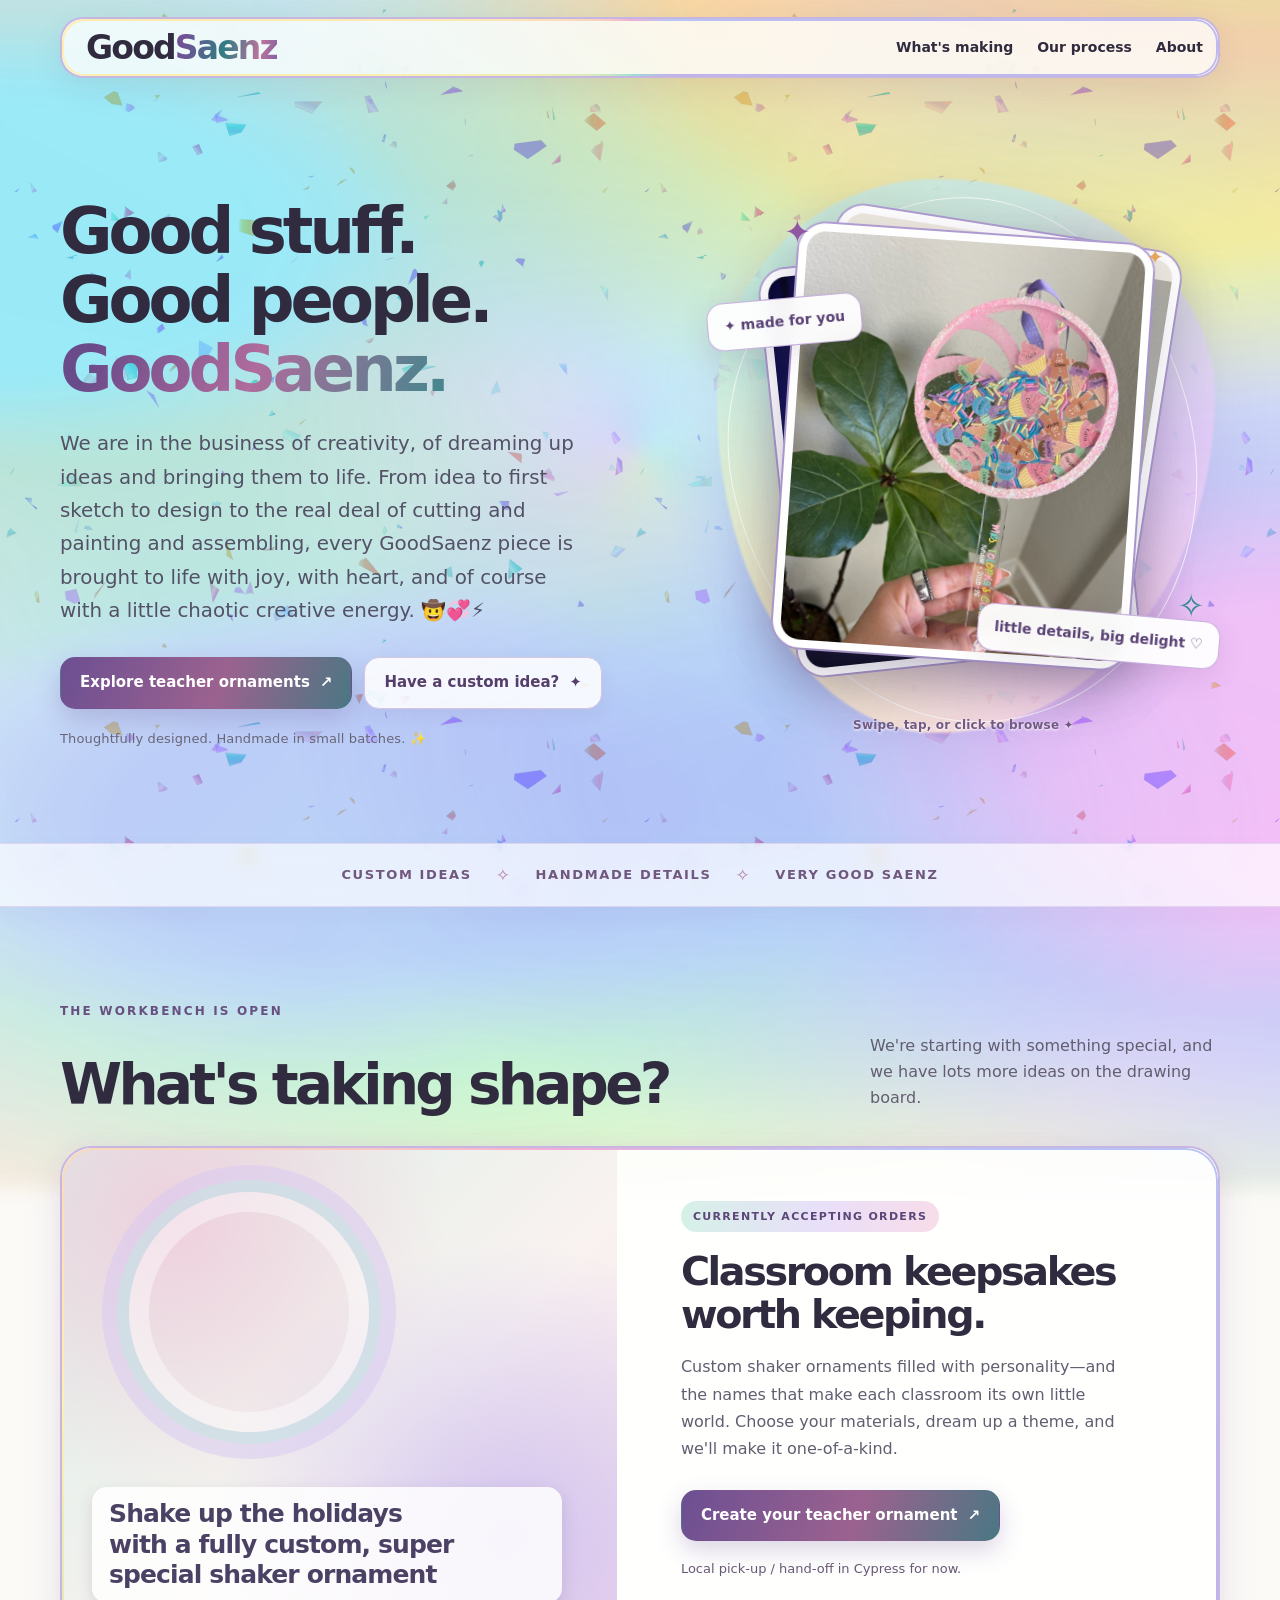
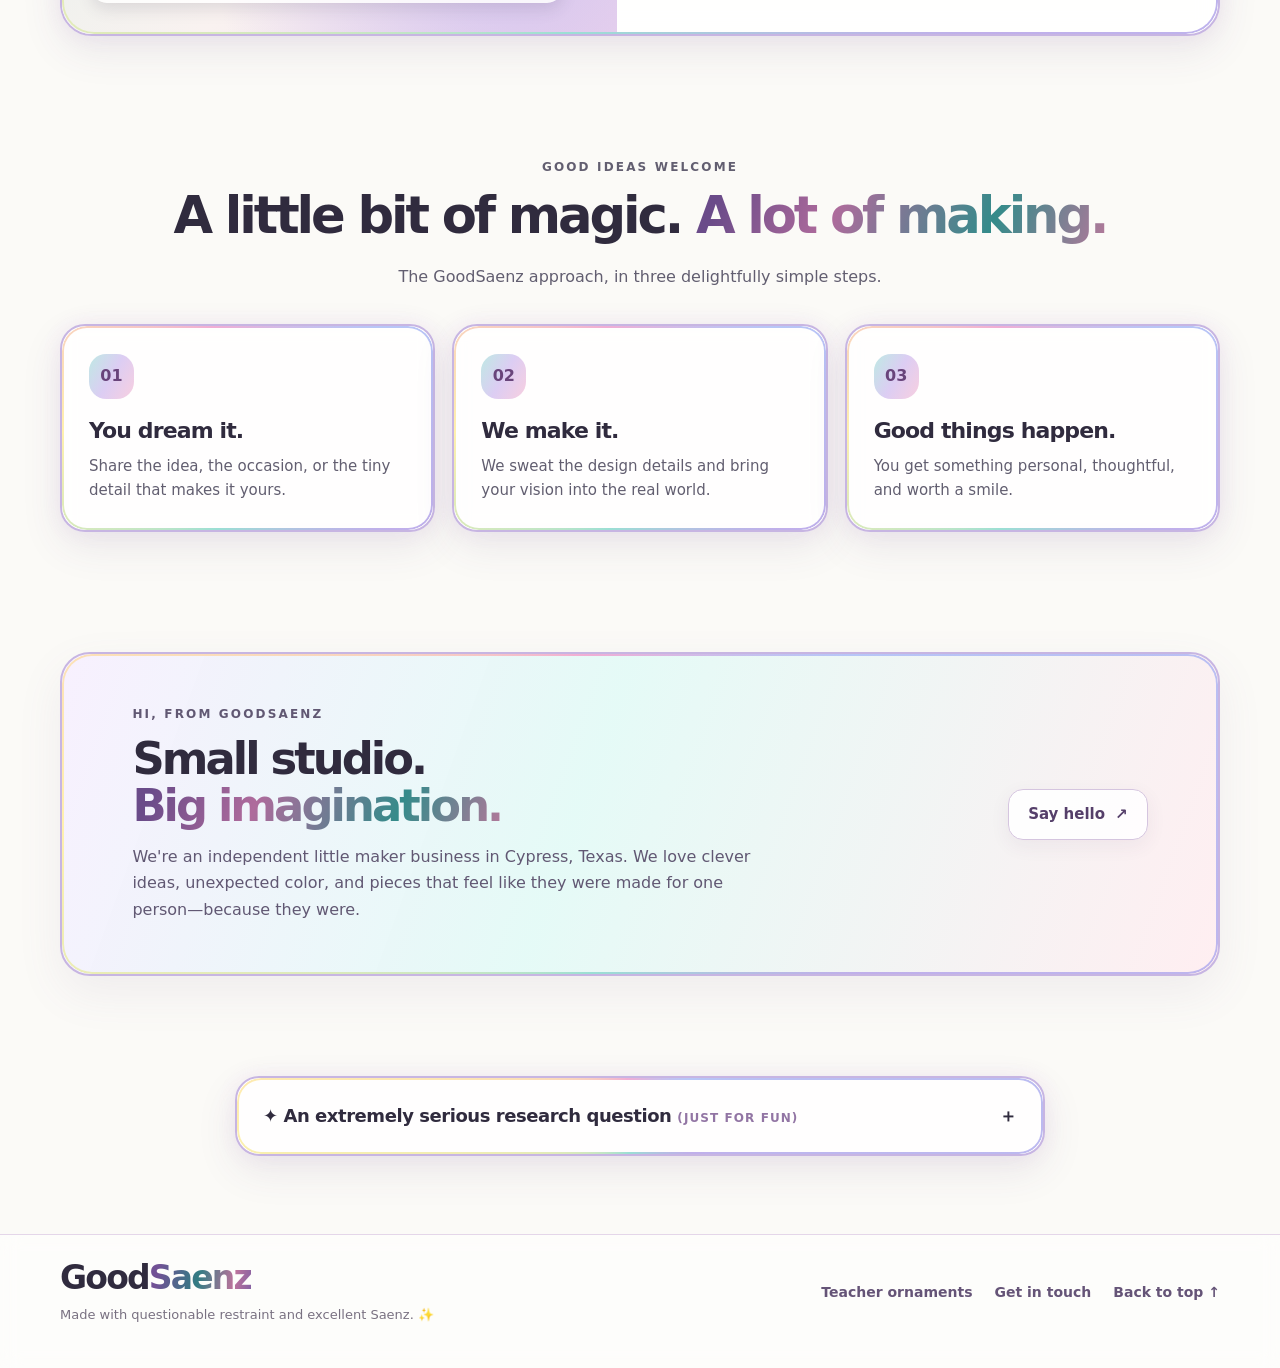
==== index.html @ b3507f3a "Add files via upload" ====
<!doctype html>
<html lang="en">
<head>
<meta charset="utf-8">
<meta name="viewport" content="width=device-width,initial-scale=1">
<meta name="theme-color" content="#fbfaf7">
<meta name="description" content="GoodSaenz is a small creative maker studio in Cypress, Texas, crafting custom pieces and thoughtful keepsakes. Browse our teacher ornament collection or get in touch with an idea.">
<title>GoodSaenz | Good stuff. Good people. GoodSaenz.</title>
<style>
:root{--ink:#302b3e;--muted:#625e70;--purple:#6f4e91;--pink:#c65f9b;--teal:#2f8b8a;--line:rgba(128,108,159,.24);--white:rgba(255,255,255,.82);--s1x:12%;--s1y:24%;--s2x:50%;--s2y:16%;--s3x:86%;--s3y:30%;--swirl-angle:18deg}
*,*::before,*::after{box-sizing:border-box}
html{scroll-behavior:smooth}
body{margin:0;color:var(--ink);font:16px/1.55 ui-rounded,"SF Pro Rounded","Avenir Next",system-ui,sans-serif;background:#fbfaf7;overflow-x:hidden}
button,input{font:inherit}
a{color:inherit;text-underline-offset:4px}
a:focus-visible,button:focus-visible,summary:focus-visible{outline:3px solid #7953b4;outline-offset:4px}
.opal-field{position:fixed;inset:0;z-index:0;pointer-events:none;background-color:#fbfaf7;background-image:url('[data-uri]');background-size:630px 630px;background-repeat:repeat}
.opal-sheen{position:fixed;inset:-10%;z-index:0;pointer-events:none;opacity:.76;filter:saturate(1.24);background:radial-gradient(ellipse 38% 42% at var(--s1x) var(--s1y),rgba(77,220,219,.40),transparent 86%),radial-gradient(ellipse 39% 43% at var(--s2x) var(--s2y),rgba(224,104,205,.31),transparent 82%),radial-gradient(ellipse 38% 40% at var(--s3x) var(--s3y),rgba(255,223,110,.38),transparent 86%),linear-gradient(var(--swirl-angle),rgba(255,255,255,0) 20%,rgba(255,255,255,.36) 49%,rgba(255,255,255,0) 75%);mix-blend-mode:screen;transform:translateZ(0)}
.site{position:relative;z-index:1}
.wrap{width:min(1160px,calc(100% - 50px));margin-inline:auto}
.header{padding:17px 0 12px}
.header-inner{display:flex;justify-content:space-between;gap:18px;align-items:center;padding:12px 15px 12px 24px;border-radius:23px;background:rgba(255,255,255,.77);border:1px solid rgba(255,255,255,.94);box-shadow:0 10px 32px rgba(60,48,79,.08);backdrop-filter:blur(16px);-webkit-backdrop-filter:blur(16px)}
.brand{text-decoration:none;letter-spacing:-.055em;font-size:clamp(26px,3vw,33px);line-height:1;font-weight:800;white-space:nowrap}
.brand span{background:linear-gradient(100deg,#715195 10%,#327c83 48%,#bc739c 82%,#8260a3);color:transparent;background-clip:text;-webkit-background-clip:text}
.nav{display:flex;align-items:center;gap:24px}
.nav a{text-decoration:none;font-size:14px;font-weight:750;white-space:nowrap;transition:color .2s}
.nav a:hover{color:var(--purple)}
.nav .nav-cta{padding:11px 16px;border-radius:14px;background:#f1eaf8;border:1px solid #d8c5e7;color:#503865}
.hero{display:grid;grid-template-columns:1fr .88fr;gap:64px;align-items:center;padding-top:85px;padding-bottom:94px;min-height:640px}
.eyebrow{display:inline-flex;align-items:center;gap:9px;color:#5f4778;font-size:12px;letter-spacing:.18em;font-weight:850;text-transform:uppercase}
.eyebrow .star{font-size:20px;color:#b65c96;line-height:1}
.hero h1{font-size:clamp(57px,6.3vw,94px);line-height:1.025;letter-spacing:-.078em;margin:22px 0 24px;font-weight:850;max-width:680px}
.iris-text{background:linear-gradient(110deg,#6a4b89 6%,#af6b9c 34%,#348b8a 72%,#b4789a);color:transparent;background-clip:text;-webkit-background-clip:text}
.hero p{font-size:clamp(17px,1.55vw,20px);line-height:1.68;color:#535166;max-width:520px;margin:0 0 30px}
.actions{display:flex;gap:12px;flex-wrap:wrap}
.btn{appearance:none;display:inline-flex;align-items:center;justify-content:center;gap:10px;min-height:50px;padding:13px 19px;border-radius:15px;font-weight:780;text-decoration:none;font-size:15px;border:1px solid transparent;transition:transform .2s,box-shadow .2s}
.btn:hover{transform:translateY(-2px)}
.btn-primary{color:white;background:linear-gradient(112deg,#6c4f92,#9b628f 55%,#4a7783);box-shadow:0 10px 25px rgba(103,78,140,.23)}
.btn-secondary{background:rgba(255,255,255,.86);border-color:#d5c5df;color:#553f6a;box-shadow:0 6px 19px rgba(78,62,99,.07)}
.tiny-note{font-size:13px;color:#696578;margin-top:20px;letter-spacing:.01em}
.hero-art{position:relative;min-height:495px;display:grid;place-items:center}
.hero-art::before{content:"";position:absolute;inset:0 1% 2% 2%;border-radius:44% 56% 56% 44% / 40% 39% 61% 60%;background:conic-gradient(from 13deg,#c1e4f0bf,#e8c8f6b8,#ffdce9c4,#fff0bbdd,#bfece0c4,#c1e4f0bf);filter:blur(1px);box-shadow:0 16px 60px #8265b325}
.hero-art::after{content:"";position:absolute;inset:20px 25px;border:1.5px solid rgba(255,255,255,.75);border-radius:54% 46% 50% 50% / 46% 51% 49% 54%;transform:rotate(-12deg)}
.hero-art .spark{position:absolute;font-size:32px;z-index:4;color:#9257a2;text-shadow:0 3px 16px #fff9}
.spark.a{top:5%;left:15%}.spark.b{right:3%;bottom:20%;color:#328a8f}.spark.c{right:11%;top:11%;font-size:20px;color:#e5a65b}
.photo-card{position:relative;z-index:3;width:min(78%,355px);height:430px;background:linear-gradient(145deg,#fff,#fff5fa);border:8px solid rgba(255,255,255,.91);border-radius:27px;transform:rotate(4deg);box-shadow:0 19px 58px #54486d44,0 0 0 2px #b5a2d8;overflow:hidden}
.photo-card img{width:100%;height:100%;object-fit:cover;object-position:50% 37%;display:block}
.hero-label{position:absolute;z-index:5;background:rgba(255,255,255,.94);border:1px solid rgba(195,167,220,.9);box-shadow:0 8px 30px #4935591f;backdrop-filter:blur(11px);padding:12px 16px;border-radius:16px;font-size:14px;font-weight:800;color:#5a4275;transform:rotate(-5deg)}
.hero-label.top{left:0;top:21%}.hero-label.bottom{right:0;bottom:10%;transform:rotate(5deg)}
.studio-strip{padding:18px 20px;display:flex;gap:24px;align-items:center;justify-content:center;flex-wrap:wrap;background:rgba(255,255,255,.68);border-block:1px solid rgba(216,199,231,.66);box-shadow:0 8px 25px rgba(69,56,90,.035);backdrop-filter:blur(8px);font-size:13px;font-weight:850;letter-spacing:.125em;text-transform:uppercase;color:#70577e}
.studio-strip i{font-style:normal;font-size:17px;color:#b97faa}
.section{padding-top:95px;padding-bottom:30px}
.section-kicker{font-size:12px;letter-spacing:.18em;text-transform:uppercase;font-weight:850;color:#665080;margin:0 0 12px}
.section-head{display:flex;justify-content:space-between;align-items:end;gap:30px;margin-bottom:30px}
.section h2{font-size:clamp(35px,4.4vw,60px);letter-spacing:-.065em;line-height:1.09;margin:0;font-weight:850}
.section-head p{max-width:350px;color:var(--muted);line-height:1.65;margin:0 0 4px}
.feature{display:grid;grid-template-columns:.96fr 1.04fr;min-height:390px;overflow:hidden;border-radius:32px;border:1.5px solid #d5bee5;background:rgba(255,255,255,.89);box-shadow:0 18px 54px rgba(80,60,104,.13);backdrop-filter:blur(11px)}
.feature-visual{position:relative;overflow:hidden;min-height:360px;background:radial-gradient(circle at 20% 15%,#f5bfd7a6,transparent 45%),radial-gradient(circle at 80% 80%,#c0b3efac,transparent 50%),linear-gradient(135deg,#daefe7,#f9f2f0 60%,#f5dbec)}
/* Removed decorative rotated white box outline from feature panel (v9). */
.feature-visual .ring{position:absolute;border-radius:50%;border:20px solid rgba(255,255,255,.39);width:240px;height:240px;left:12%;top:9%;box-shadow:0 0 0 12px #c3e9e085,0 0 0 27px #d7c9f381;transform:rotate(-18deg)}
.feature-visual .feature-stamp{position:absolute;left:30px;bottom:31px;color:#4b4164;font-weight:820;letter-spacing:-.04em;font-size:26px;background:#ffffffd9;padding:12px 17px;border-radius:15px;box-shadow:0 6px 16px #453f5825}
.feature-content{padding:53px clamp(26px,5vw,67px);display:flex;flex-direction:column;justify-content:center;align-items:flex-start}
.chip{display:inline-flex;padding:7px 12px;background:linear-gradient(100deg,#d5f1e7,#e9dff9 55%,#f8dce9);border-radius:99px;font-size:11px;font-weight:850;text-transform:uppercase;letter-spacing:.12em;color:#5c4678}
.feature-content h3{font-size:clamp(32px,3.1vw,48px);line-height:1.09;letter-spacing:-.06em;margin:18px 0 17px}
.feature-content p{color:var(--muted);font-size:16px;max-width:445px;line-height:1.7;margin:0 0 28px}
.feature-content .subtle{font-size:13px;color:#685873;margin-top:17px;margin-bottom:0}
.way{padding:92px 0 30px}
.way-head{text-align:center;margin-bottom:34px}
.way-head h2{font-size:clamp(34px,4vw,52px);letter-spacing:-.06em;margin:0 0 10px}
.way-head p{color:var(--muted);margin:0}
.steps{display:grid;grid-template-columns:repeat(3,minmax(0,1fr));gap:17px}
.step{min-width:0;border:1px solid rgba(212,190,228,.84);background:rgba(255,255,255,.83);border-radius:25px;padding:28px 27px;box-shadow:0 10px 30px rgba(77,59,94,.065);backdrop-filter:blur(8px)}
.step .number{display:grid;place-items:center;width:45px;height:45px;border-radius:17px;background:linear-gradient(120deg,#bfe9e4,#dccdf3,#f8cfe0);color:#69447b;font-weight:900;margin-bottom:19px}
.step h3{font-size:22px;letter-spacing:-.04em;line-height:1.18;margin:0 0 10px}
.step p{font-size:15px;color:var(--muted);line-height:1.6;margin:0}
.about{margin:90px auto 0;padding:51px clamp(28px,5.5vw,75px);border:1px solid #d6bde7;border-radius:30px;background:linear-gradient(110deg,rgba(247,239,254,.92),rgba(227,250,246,.93) 45%,rgba(255,237,240,.93));display:flex;justify-content:space-between;gap:28px;align-items:center;box-shadow:0 17px 46px #755b8d16}
.about h2{font-size:clamp(34px,3.5vw,49px);letter-spacing:-.065em;line-height:1.06;margin:10px 0 14px}
.about p{color:#615873;max-width:620px;line-height:1.65;margin:0}
.about .btn{flex-shrink:0}
.sidequest{padding:100px 0 78px}
.sidequest-inner{max-width:810px;margin:auto;border:1px solid #d8cae3;border-radius:24px;background:rgba(255,255,255,.82);padding:24px 26px;box-shadow:0 12px 31px rgba(78,64,93,.07)}
.sidequest details{margin:0}
.sidequest summary{cursor:pointer;font-weight:850;font-size:18px;letter-spacing:-.025em;list-style:none;display:flex;justify-content:space-between;gap:14px;align-items:center}
.sidequest summary::-webkit-details-marker{display:none}
.sidequest summary .small{font-size:12px;font-weight:800;color:#9275a4;text-transform:uppercase;letter-spacing:.09em}
.sidequest .poll-content{padding-top:18px}
.sidequest .poll-lede{color:var(--muted);margin:0 0 18px}
.poll-options{display:grid;grid-template-columns:1fr 1fr;gap:9px}
.poll-option{border-radius:14px;border:1px solid #ded2e9;background:#fff9;padding:13px 16px;text-align:left;font-weight:750;color:#453a57;cursor:pointer;transition:.15s}
.poll-option:hover{background:#f6edf9;transform:translateY(-1px)}
.poll-result{margin-top:16px;padding:17px 18px;border-radius:14px;background:#f8f1fa;border:1px solid #e7d6e9}
.poll-result[hidden]{display:none}
.poll-result p{font-weight:800;color:#634878;margin:0 0 10px}
.poll-result .poll-row{margin-top:10px}
.poll-result .poll-label{display:flex;justify-content:space-between;gap:12px;font-size:13px;font-weight:750}
.poll-result .track{height:7px;border-radius:9px;background:#e8def0;margin-top:5px;overflow:hidden}
.poll-result .fill{height:100%;background:linear-gradient(90deg,#67c8bf,#9a73ba,#f1a2bd)}
.poll-footnote{color:#8a798d;font-size:12px;margin:12px 0 0}
footer{padding:26px 0 43px;border-top:1px solid #e4d6e9;background:#fff8;backdrop-filter:blur(10px)}
.footer-inner{display:flex;justify-content:space-between;align-items:center;gap:22px;flex-wrap:wrap}
.footer-inner .footer-tag{color:#797181;font-size:13px;margin:8px 0 0}
.footer-links{display:flex;gap:22px;flex-wrap:wrap;font-size:14px;font-weight:750}
.footer-links a{text-decoration:none;color:#655477}
.footer-links a:hover{text-decoration:underline}
@media(max-width:980px){.hero{gap:35px;min-height:auto;padding:65px 0 80px}.hero-art{min-height:390px}.photo-card{height:330px}.hero-label.top{left:-10px}.hero-label.bottom{right:0}.feature-visual{min-height:340px}.feature-content{padding:35px}}
@media(max-width:720px){.wrap{width:min(100% - 30px,520px)}.header{padding:12px 0}.header-inner{padding:12px 12px 12px 17px;border-radius:19px}.brand{font-size:27px}.nav{gap:0}.nav a:not(.nav-cta){display:none}.nav .nav-cta{font-size:12px;padding:9px 11px}.hero{grid-template-columns:1fr;gap:21px;padding:47px 0 55px}.hero h1{font-size:clamp(54px,12.5vw,74px);margin:17px 0 18px}.hero p{font-size:17px;margin-bottom:25px}.hero-art{min-height:370px;max-width:430px;width:100%;margin:15px auto 0}.photo-card{height:320px;width:65%;max-width:270px}.hero-label{font-size:12px}.hero-label.top{left:2%;top:15%}.hero-label.bottom{right:0;bottom:6%}.studio-strip{font-size:11px;gap:10px;padding:14px 8px;letter-spacing:.06em}.studio-strip i{font-size:13px}.section{padding-top:65px}.section-head{display:block}.section-head p{margin-top:13px}.feature{grid-template-columns:1fr}.feature-visual{min-height:235px}.feature-visual .ring{top:-50px}.feature-content{padding:32px 24px 37px}.feature-content h3{font-size:37px}.way{padding-top:73px}.steps{grid-template-columns:1fr;gap:12px}.step{display:grid;grid-template-columns:47px 1fr;gap:0 17px;padding:22px}.step .number{grid-row:1/3;margin:0}.step h3{font-size:20px}.step p{font-size:14px}.about{margin-top:73px;padding:34px 25px;flex-direction:column;align-items:flex-start}.sidequest{padding:70px 0 55px}.poll-options{grid-template-columns:1fr}.poll-option{font-size:14px}.sidequest-inner{padding:22px 18px}.footer-inner{align-items:flex-start;flex-direction:column}.opal-field{background-size:500px 500px}}
@media(max-width:360px){.hero h1{font-size:48px}.btn{width:100%}.hero-label{font-size:11px;padding:9px 11px}.studio-strip{gap:5px}}
@media(prefers-reduced-motion:reduce){html{scroll-behavior:auto}.btn,.poll-option{transition:none}.btn:hover,.poll-option:hover{transform:none}.opal-sheen{opacity:.45}}

/* V3: Good stuff. Good people. GoodSaenz. — deliberately stacked brand headline */
.hero h1.hero-tagline{font-size:clamp(43px,5vw,78px);line-height:1.075;letter-spacing:-.062em;max-width:none}
.hero-tagline .hero-line{display:block;white-space:nowrap}
@media(max-width:980px){.hero h1.hero-tagline{font-size:clamp(40px,5.2vw,67px)}}
@media(max-width:720px){.hero h1.hero-tagline{font-size:clamp(37px,10.5vw,60px);line-height:1.08}}
@media(max-width:360px){.hero h1.hero-tagline{font-size:clamp(31px,10.3vw,39px)}}

/* V4: keep the longer featured-ornament headline contained on mobile and desktop. */
.feature-visual .feature-stamp{
  left:clamp(14px,3vw,30px);
  right:clamp(14px,3vw,30px);
  bottom:clamp(15px,2.5vw,31px);
  width:auto;
  max-width:470px;
  font-size:clamp(18px,2.2vw,25px);
  line-height:1.22;
  letter-spacing:-.035em;
  text-wrap:balance;
}
@media(max-width:720px){
  .feature-visual .feature-stamp{font-size:clamp(17px,4.5vw,21px);padding:13px 15px;}
}

/* v5 | Match the ornament-form's saturated opal light and multicolor card edging.
   Its original irregular shard SVG is already identical to the ornament page. */
:root{--opal-angle:125deg;--s4x:72%;--s4y:74%;--s5x:30%;--s5y:78%;--swirl-x:50%;--swirl-y:50%}
.opal-sheen{
  inset:-32%;
  opacity:.78;
  background:
    radial-gradient(ellipse 54% 38% at var(--s1x,14%) var(--s1y,24%),
      rgba(26,224,211,.38) 0 18%, rgba(66,210,133,.28) 30%, transparent 58%),
    radial-gradient(ellipse 48% 34% at var(--s2x,48%) var(--s2y,18%),
      rgba(194,235,59,.25) 0 15%, rgba(255,220,54,.34) 31%, transparent 59%),
    radial-gradient(ellipse 55% 39% at var(--s3x,82%) var(--s3y,32%),
      rgba(255,151,65,.25) 0 15%, rgba(255,80,154,.34) 31%, transparent 60%),
    radial-gradient(ellipse 57% 40% at var(--s4x,72%) var(--s4y,74%),
      rgba(210,73,255,.35) 0 17%, rgba(116,83,255,.32) 33%, transparent 62%),
    radial-gradient(ellipse 52% 37% at var(--s5x,30%) var(--s5y,78%),
      rgba(57,137,255,.36) 0 17%, rgba(57,226,207,.24) 34%, transparent 61%),
    conic-gradient(from var(--swirl-angle,20deg) at var(--swirl-x,50%) var(--swirl-y,50%),
      rgba(51,232,213,.13),rgba(79,214,121,.16) 12%,rgba(229,236,68,.16) 24%,
      rgba(255,199,51,.17) 34%,rgba(255,91,151,.17) 48%,
      rgba(202,74,255,.18) 61%,rgba(100,83,255,.18) 74%,
      rgba(49,143,255,.17) 87%,rgba(51,232,213,.13));
  background-size:135% 135%,140% 140%,138% 138%,142% 142%,136% 136%,170% 170%;
  background-position:center;
  mix-blend-mode:multiply;
  filter:saturate(1.78) contrast(1.025) blur(10px);
  transform:translateZ(0);
}
/* The ornament form's translucent pearl modules have a 2px faceted opal edge. */
.header-inner,.feature,.step,.about,.sidequest-inner{
  position:relative;
  border:2px solid #c7b5e2;
  isolation:isolate;
}
@supports ((-webkit-mask-composite:xor) or (mask-composite:exclude)){
  .header-inner::after,.feature::after,.step::after,.about::after,.sidequest-inner::after{
    content:"";
    position:absolute;
    inset:0;
    padding:2px;
    border-radius:inherit;
    pointer-events:none;
    z-index:5;
    background:conic-gradient(from var(--opal-angle),
      #c0afea,#9bdfd4,#fff0ad,#f1add4,#b7c6f7,#c0afea);
    -webkit-mask:linear-gradient(#fff 0 0) content-box,linear-gradient(#fff 0 0);
    mask:linear-gradient(#fff 0 0) content-box,linear-gradient(#fff 0 0);
    -webkit-mask-composite:xor;
    mask-composite:exclude;
  }
}
/* Make the iridescent edges legible against the stronger opal background. */
.feature,.step,.sidequest-inner{box-shadow:0 14px 40px rgba(79,61,104,.10),0 0 20px rgba(215,175,238,.16)}
@media(prefers-reduced-motion:reduce){.opal-sheen{opacity:.65}}


/* GoodSaenz creations deck: a contained, gently cycling stack. */
.sr-only{position:absolute!important;width:1px;height:1px;padding:0;margin:-1px;overflow:hidden;clip:rect(0,0,0,0);white-space:nowrap;border:0}
.hero-art{min-height:565px}
.photo-deck{position:absolute;inset:0;z-index:3}
.photo-stack{position:absolute;inset:3px 0 35px;display:grid;place-items:center;touch-action:pan-y;user-select:none;-webkit-user-select:none;cursor:pointer;outline-offset:6px;-webkit-tap-highlight-color:transparent}
.photo-stack:focus-visible{outline:3px solid #9270c8;border-radius:20px}
.photo-stack.is-dragging{cursor:grabbing}
.photo-stack .deck-card{position:absolute;top:50%;left:50%;width:min(76%,355px);height:425px;margin:0;overflow:hidden;will-change:transform;transform-origin:50% 50%;transition:transform 480ms cubic-bezier(.22,1,.36,1),opacity 390ms ease,visibility 0s 480ms;user-select:none;-webkit-user-select:none;pointer-events:none;backface-visibility:hidden;-webkit-backface-visibility:hidden}
.photo-stack .deck-card img{width:100%;height:100%;object-fit:var(--photo-fit,cover);object-position:var(--photo-focal,50% 50%);background:var(--photo-bg,transparent);-webkit-user-drag:none;pointer-events:none}
.photo-stack .deck-card[data-depth="0"]{z-index:4;opacity:1;visibility:visible;transform:translate(-50%,-50%) translateX(var(--deck-drag,0px)) rotate(calc(4deg + var(--deck-tilt,0deg))) scale(1);transition:transform 480ms cubic-bezier(.22,1,.36,1),opacity 390ms ease,visibility 0s}
.photo-stack .deck-card[data-depth="1"]{z-index:3;opacity:1;visibility:visible;transform:translate(calc(-50% + 17px),calc(-50% - 12px)) rotate(9deg) scale(.977)}
.photo-stack .deck-card[data-depth="2"]{z-index:2;opacity:1;visibility:visible;transform:translate(calc(-50% - 14px),calc(-50% + 11px)) rotate(-6deg) scale(.961)}
.photo-stack .deck-card[data-depth="hidden"]{z-index:1;opacity:0;visibility:hidden;transform:translate(calc(-50% - 12px),calc(-50% + 13px)) rotate(-6deg) scale(.955)}
.photo-stack.is-dragging .deck-card[data-depth="0"]{transition:none}
/* A flipped card stays within the photo stack, then slips behind the incoming card. */
.photo-stack .deck-card.is-tucking{visibility:visible;pointer-events:none;transition:none!important;animation:goodsaenz-tuck 540ms cubic-bezier(.2,.82,.26,1) both}
@keyframes goodsaenz-tuck{
  0%{transform:translate(-50%,-50%) rotate(4deg) scale(1);opacity:1;z-index:7}
  33%{transform:translate(calc(-50% + 27px),calc(-50% + 10px)) rotate(10deg) scale(.982);opacity:1;z-index:7}
  34%{z-index:1}
  74%{transform:translate(calc(-50% - 10px),calc(-50% + 13px)) rotate(-6deg) scale(.959);opacity:.75;z-index:1}
  100%{transform:translate(calc(-50% - 12px),calc(-50% + 13px)) rotate(-6deg) scale(.955);opacity:0;z-index:1}
}
.deck-hint{position:absolute;bottom:10px;left:50%;transform:translateX(-50%);font-size:12px;font-weight:740;color:#715a83;letter-spacing:.015em;white-space:nowrap;text-shadow:0 1px 3px white;z-index:5;pointer-events:none}
.hero-art .hero-label.top{z-index:7}.hero-art .hero-label.bottom{z-index:7;bottom:15%;pointer-events:none}
@media(max-width:980px){.hero-art{min-height:490px}.photo-stack .deck-card{height:340px;max-width:290px}.photo-stack{inset:0 0 38px}}
@media(max-width:720px){.hero-art{min-height:446px}.photo-stack{inset:0 0 42px}.photo-stack .deck-card{width:65%;max-width:270px;height:315px}.hero-art .hero-label.bottom{bottom:16%}.deck-hint{bottom:0}}
@media(max-width:390px){.photo-stack .deck-card{height:290px}.hero-art{min-height:413px}.hero-art .hero-label.bottom{bottom:17%}}
@media(prefers-reduced-motion:reduce){.photo-stack .deck-card{transition:none!important}.photo-stack .deck-card.is-tucking{animation:none!important}}
</style>
</head>
<body>
<div class="opal-field" aria-hidden="true"></div><div class="opal-sheen" aria-hidden="true"></div>
<div class="site">
<header class="header"><div class="wrap header-inner">
<a class="brand" href="./" aria-label="GoodSaenz home">Good<span>Saenz</span></a>
<nav class="nav" aria-label="Main navigation"><a href="#currently-making">What's making</a><a href="#our-way">Our process</a><a href="#about">About</a></nav>
</div></header>
<main>
<section class="wrap hero" aria-labelledby="hero-title">
 <div class="hero-copy">
  <h1 id="hero-title" class="hero-tagline"><span class="hero-line">Good stuff.</span><span class="hero-line">Good people.</span><span class="hero-line iris-text">GoodSaenz.</span></h1>
  <p>We are in the business of creativity, of dreaming up ideas and bringing them to life. From idea to first sketch to design to the real deal of cutting and painting and assembling, every GoodSaenz piece is brought to life with joy, with heart, and of course with a little chaotic creative energy. 🤠💞⚡️</p>
  <div class="actions"><a class="btn btn-primary" href="Teacher-Ornaments-Form.html">Explore teacher ornaments <span aria-hidden="true">↗</span></a><a class="btn btn-secondary" href="mailto:nyna@goodsaenz.com?subject=My%20GoodSaenz%20custom%20idea">Have a custom idea? <span aria-hidden="true">✦</span></a></div>
  <div class="tiny-note">Thoughtfully designed. Handmade in small batches. ✨</div>
 </div>
 <div class="hero-art" aria-label="Example of a handmade GoodSaenz ornament">
  <span class="spark a" aria-hidden="true">✦</span><span class="spark b" aria-hidden="true">✧</span><span class="spark c" aria-hidden="true">✦</span>
  <div class="photo-deck" id="goodsaenz-photo-deck" role="region" aria-roledescription="carousel" aria-label="Swipe through GoodSaenz creations">
  <div class="photo-stack" id="goodsaenz-photo-stack" tabindex="0" role="button" aria-label="Browse GoodSaenz creations: swipe, tap, or click to advance">
    <figure class="photo-card deck-card" data-card-index="0" data-depth="0" aria-hidden="false" style="--photo-focal:50% 37%">
      <img src="[data-uri]" alt="Handmade sparkly ornament photographed in front of a leafy houseplant" decoding="async" draggable="false" fetchpriority="high">
      <figcaption class="sr-only">Custom teacher ornaments</figcaption>
    </figure>
    <figure class="photo-card deck-card" data-card-index="1" data-depth="1" aria-hidden="true" style="--photo-focal:50% 50%;--photo-fit:contain;--photo-bg:#eee9df">
      <img src="[data-uri]" alt="Handmade laser-cut wooden keepsake box with Hudson name across its clear front" decoding="async" draggable="false" loading="lazy">
      <figcaption class="sr-only">Laser-cut wooden name box</figcaption>
    </figure>
    <figure class="photo-card deck-card" data-card-index="2" data-depth="2" aria-hidden="true" style="--photo-focal:50% 54%">
      <img src="[data-uri]" alt="Glowing personalized acrylic cloud lamp with a custom name and stars" decoding="async" draggable="false" loading="lazy">
      <figcaption class="sr-only">Personalized cloud light</figcaption>
    </figure>
    <figure class="photo-card deck-card" data-card-index="3" data-depth="hidden" aria-hidden="true" style="--photo-focal:50% 49%">
      <img src="[data-uri]" alt="Personalized engraved acrylic keychains and handmade details on a workbench" decoding="async" draggable="false" loading="lazy">
      <figcaption class="sr-only">Custom keychains</figcaption>
    </figure>
    <figure class="photo-card deck-card" data-card-index="4" data-depth="hidden" aria-hidden="true" style="--photo-focal:50% 48%">
      <img src="[data-uri]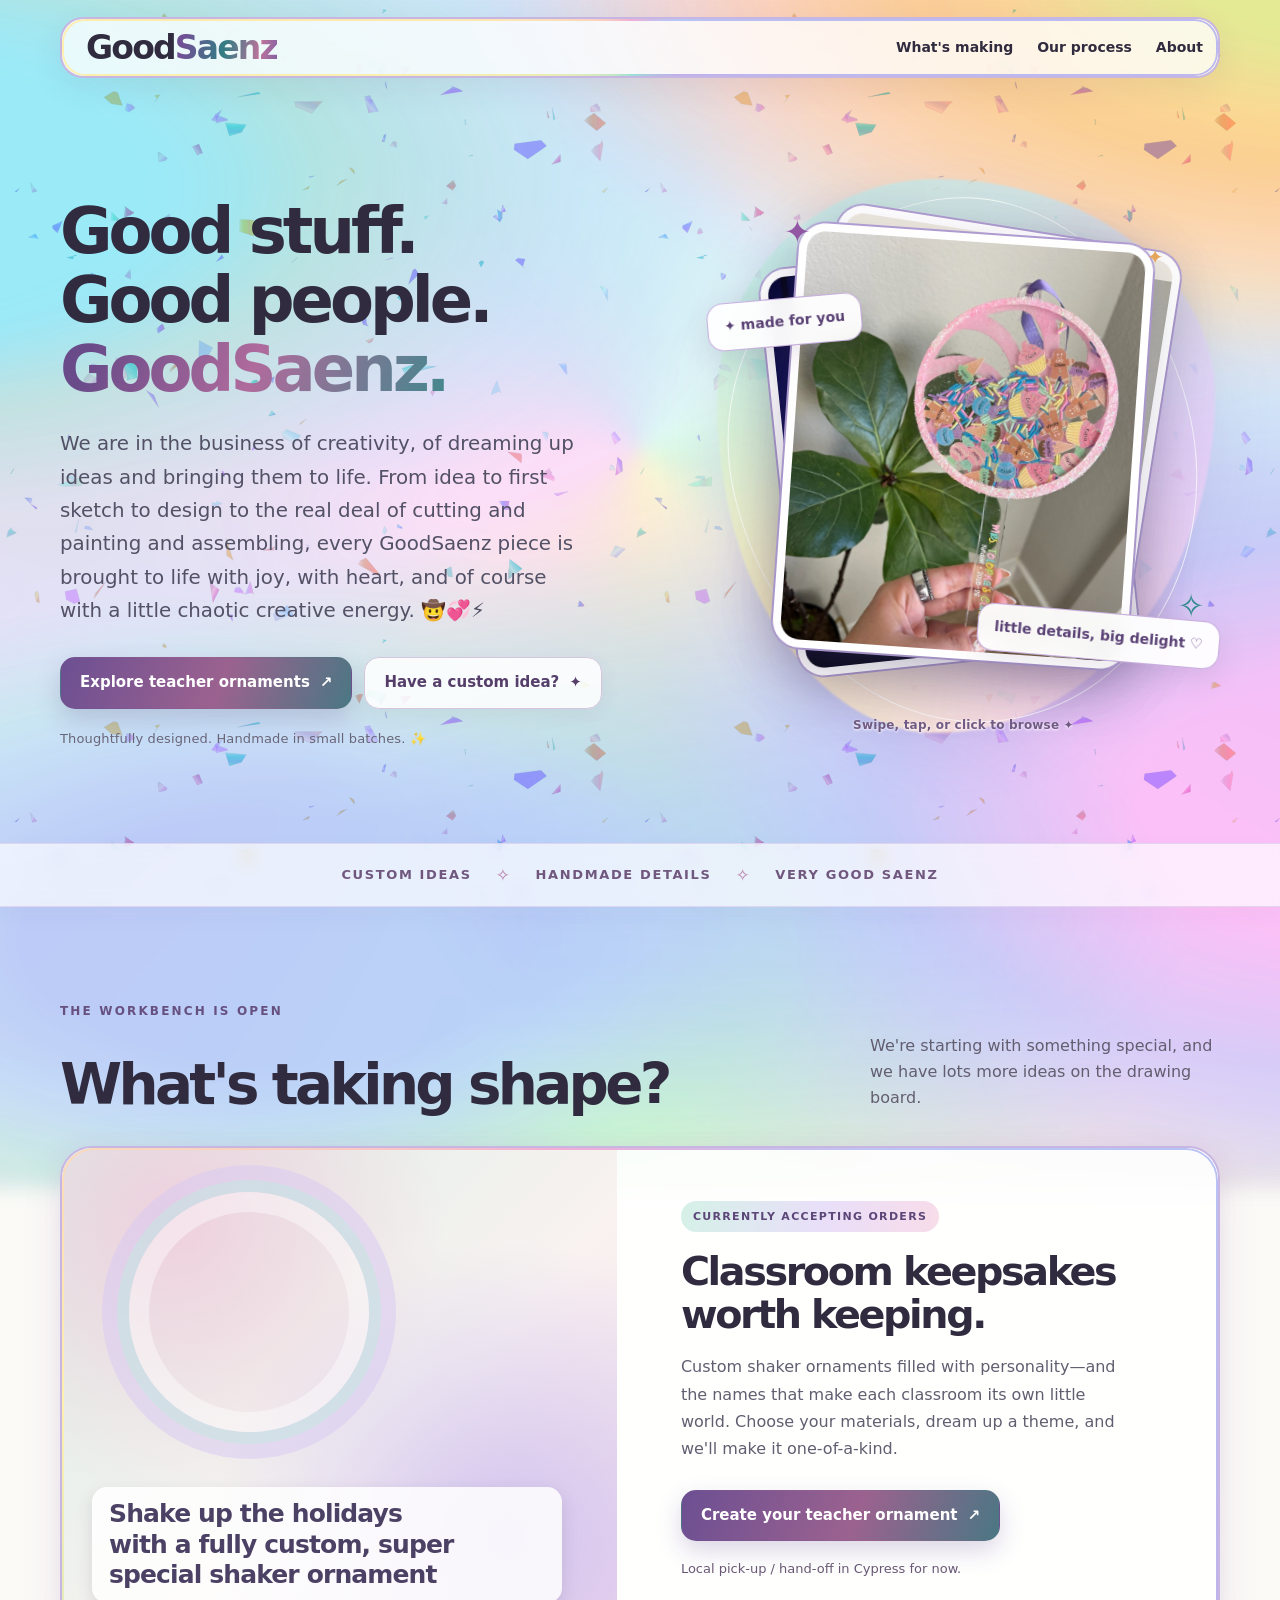
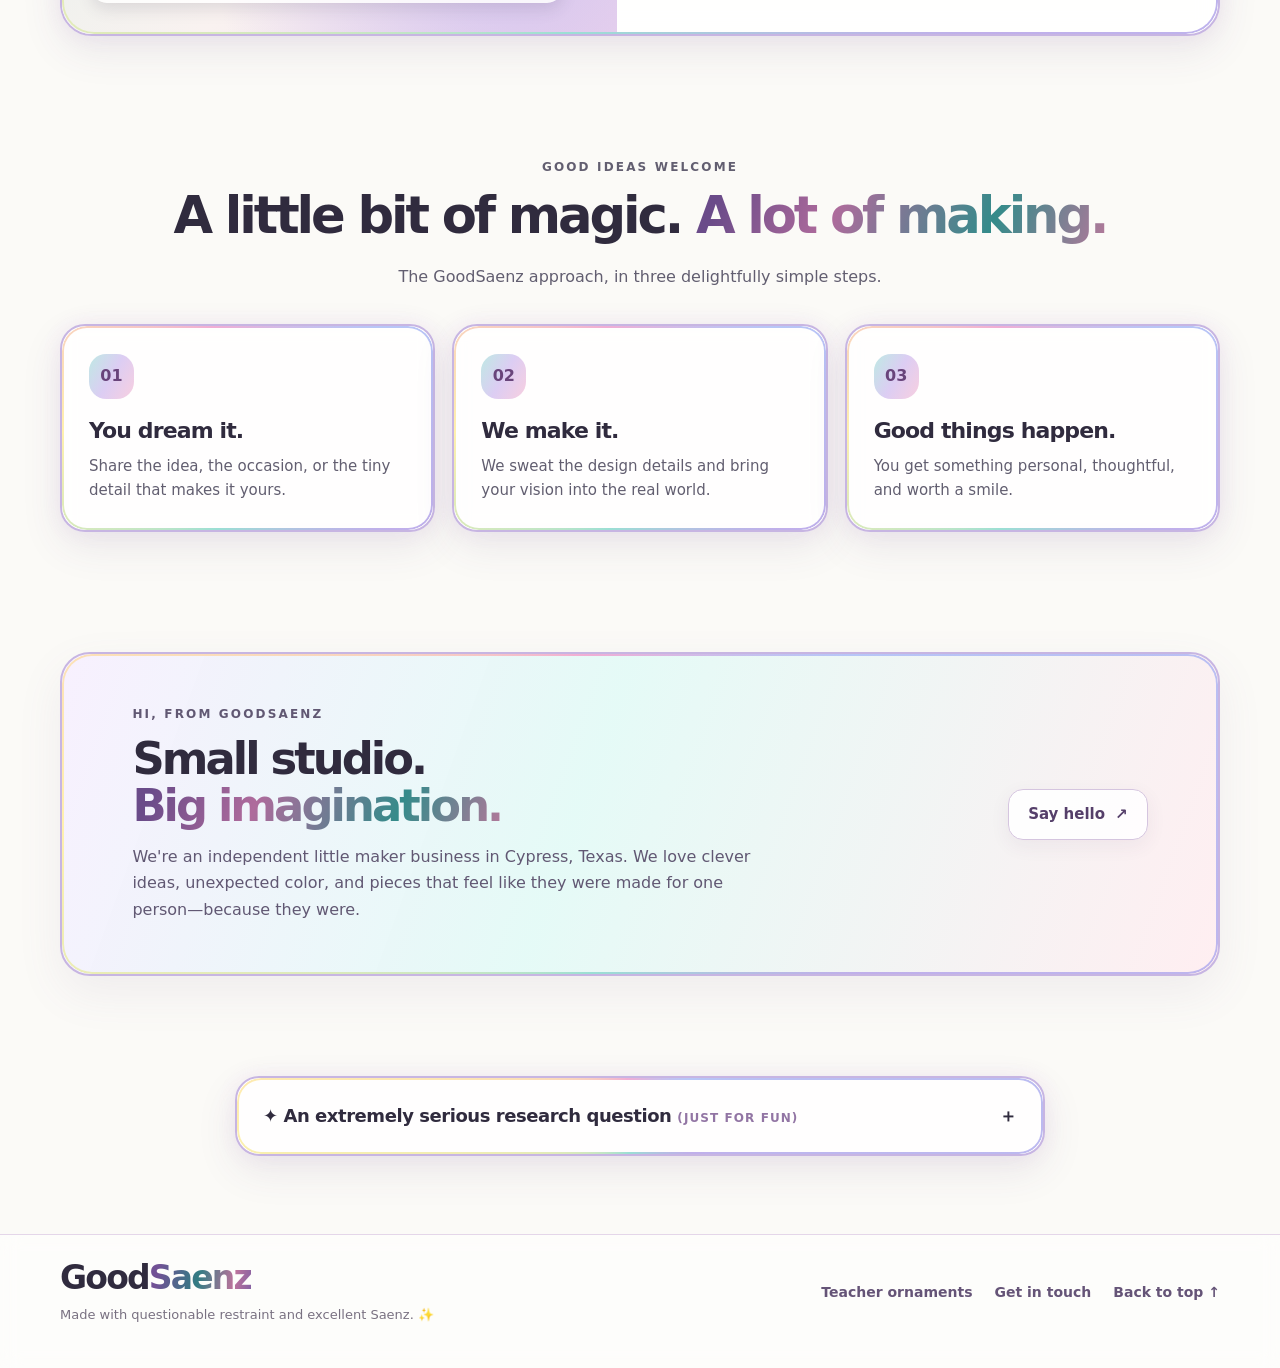
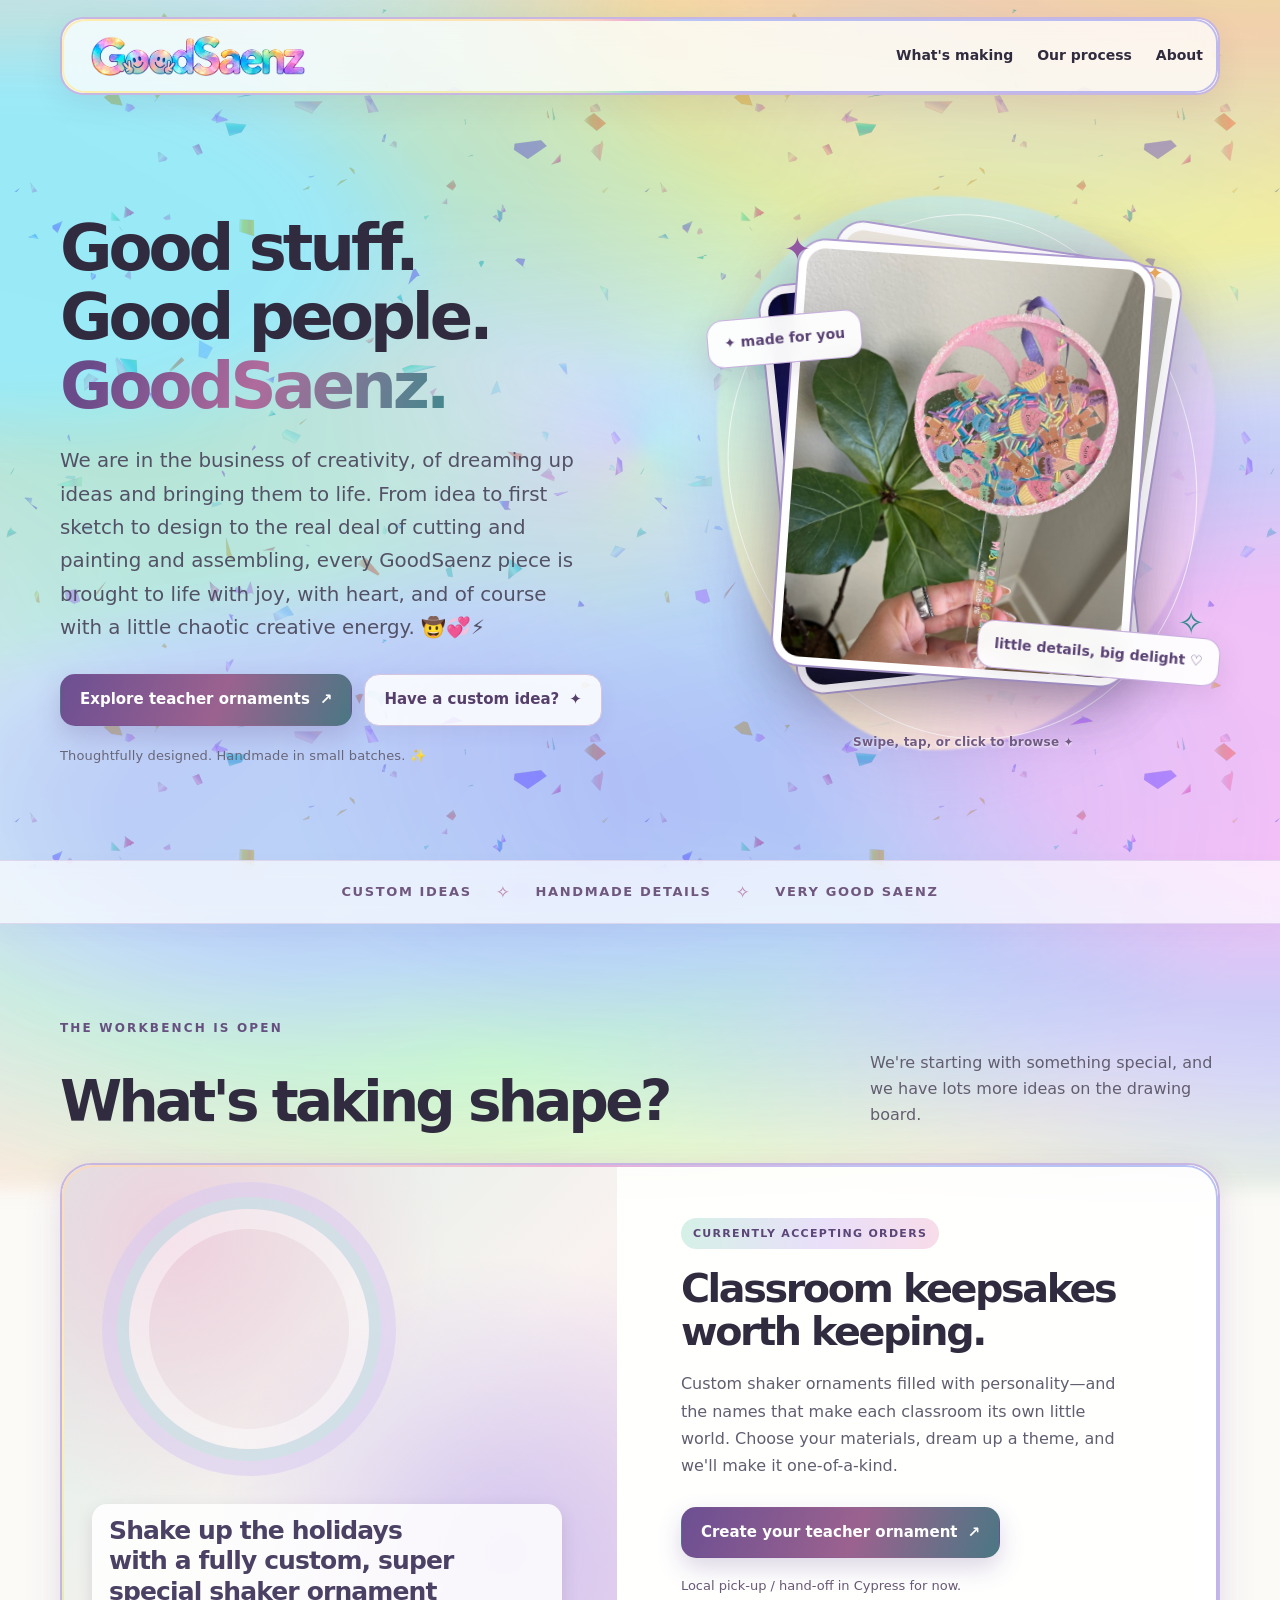
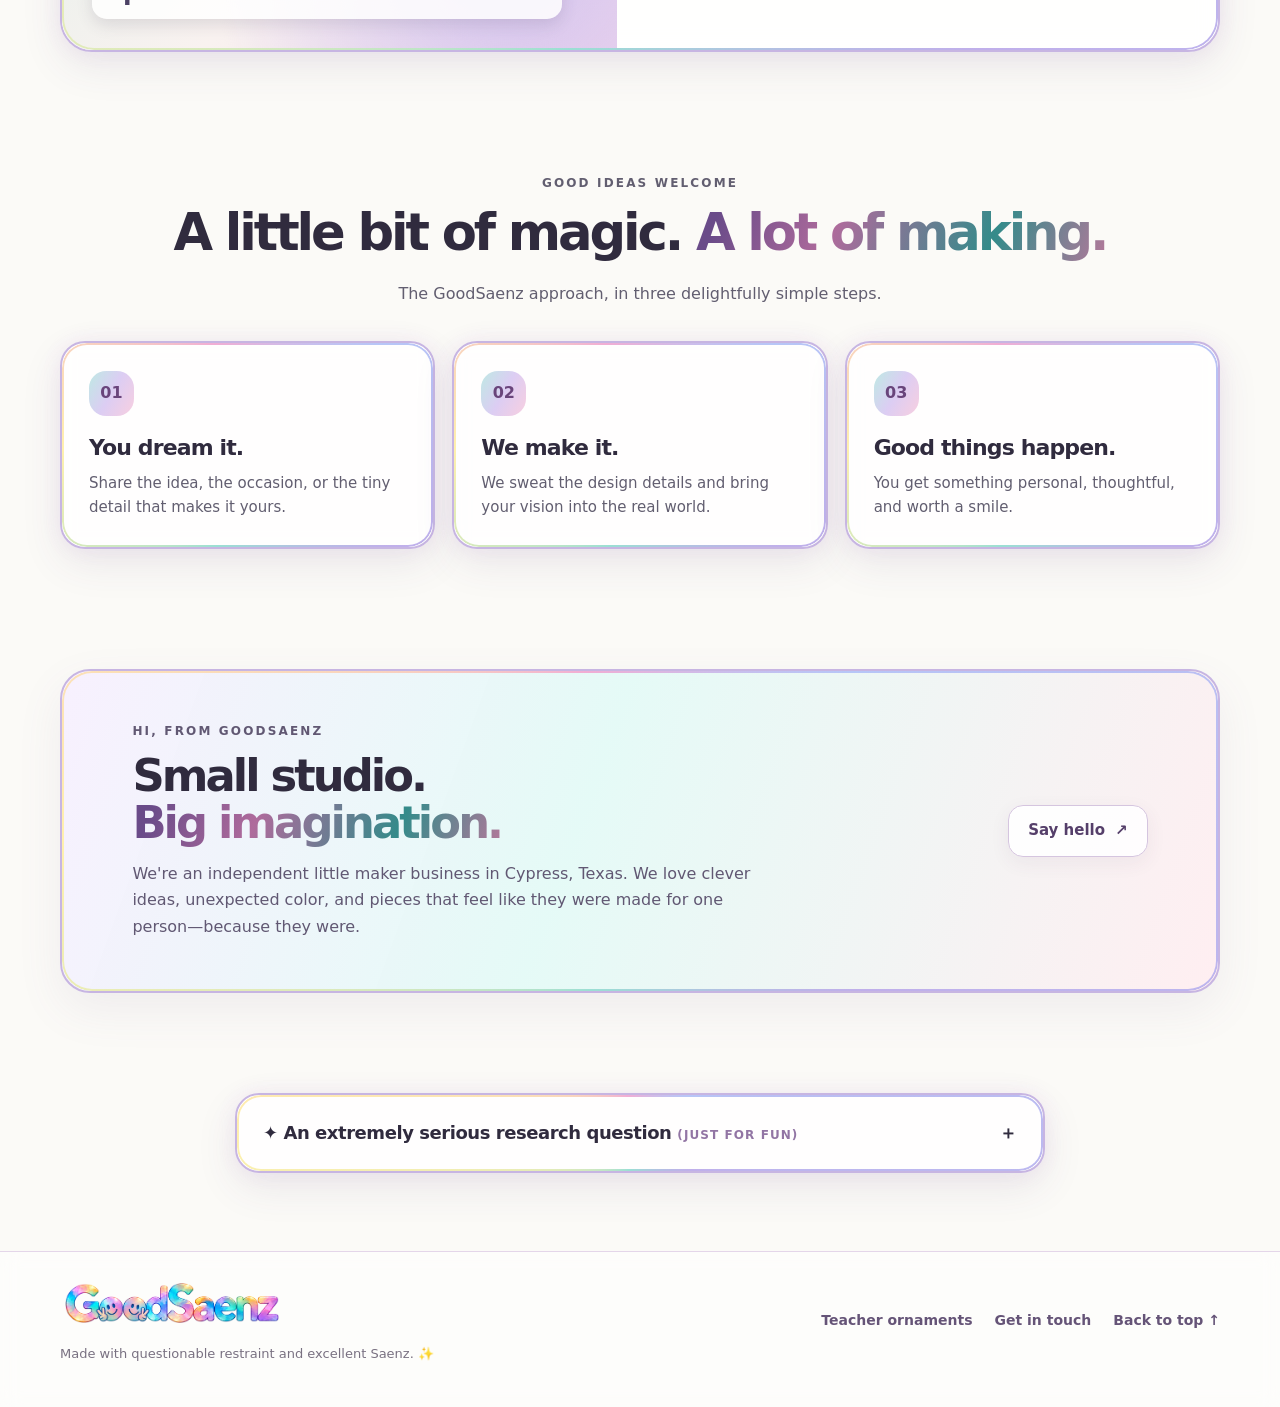
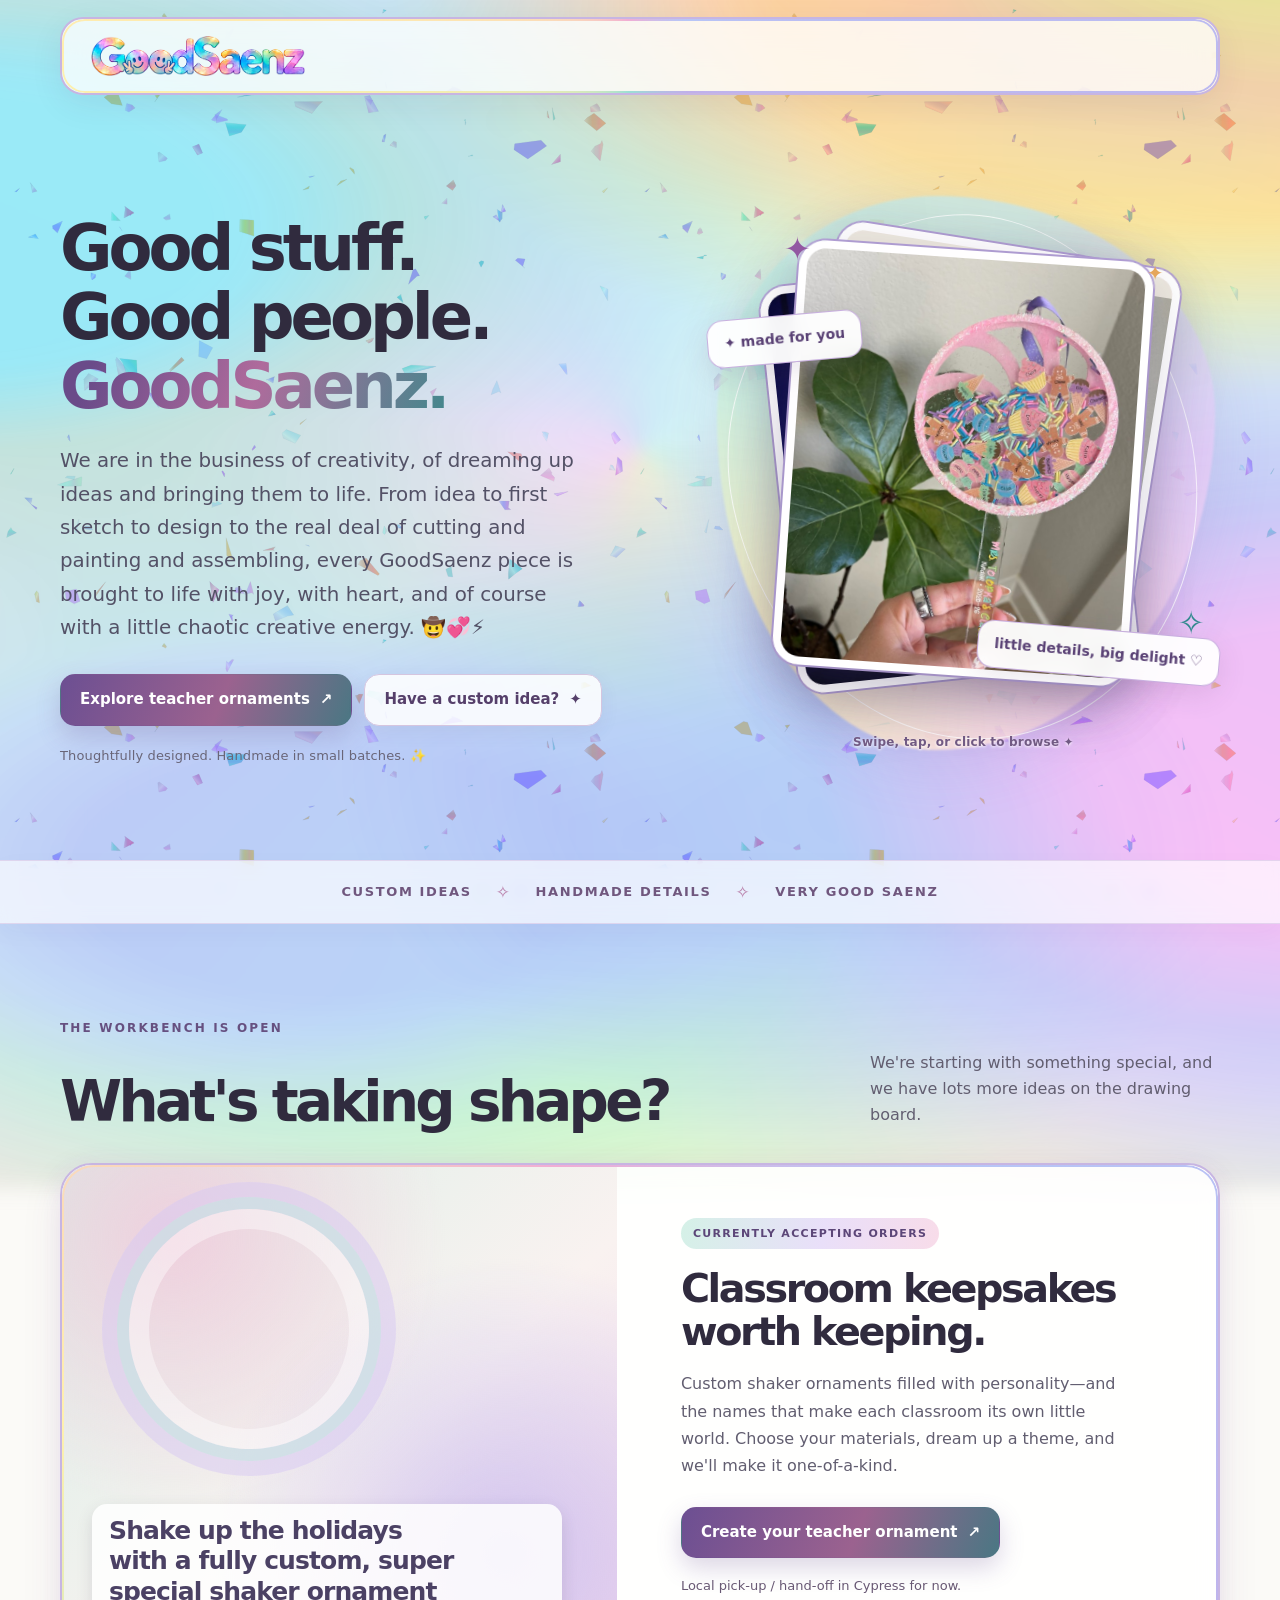
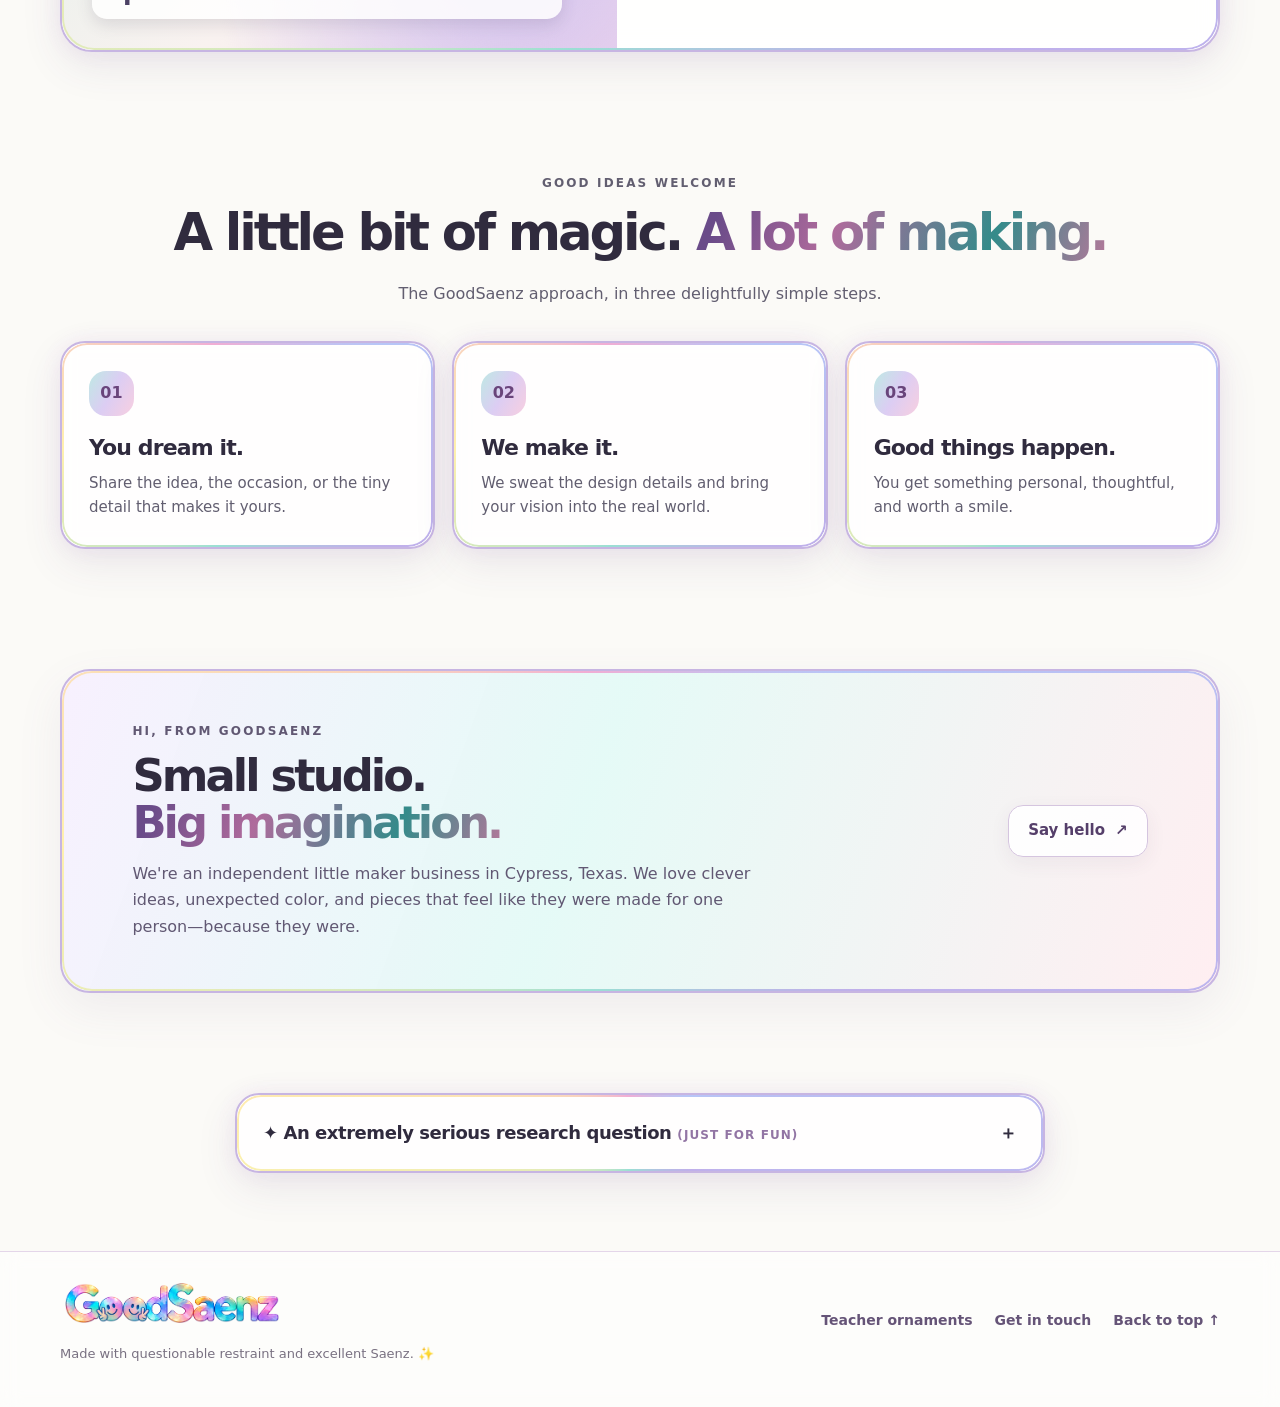
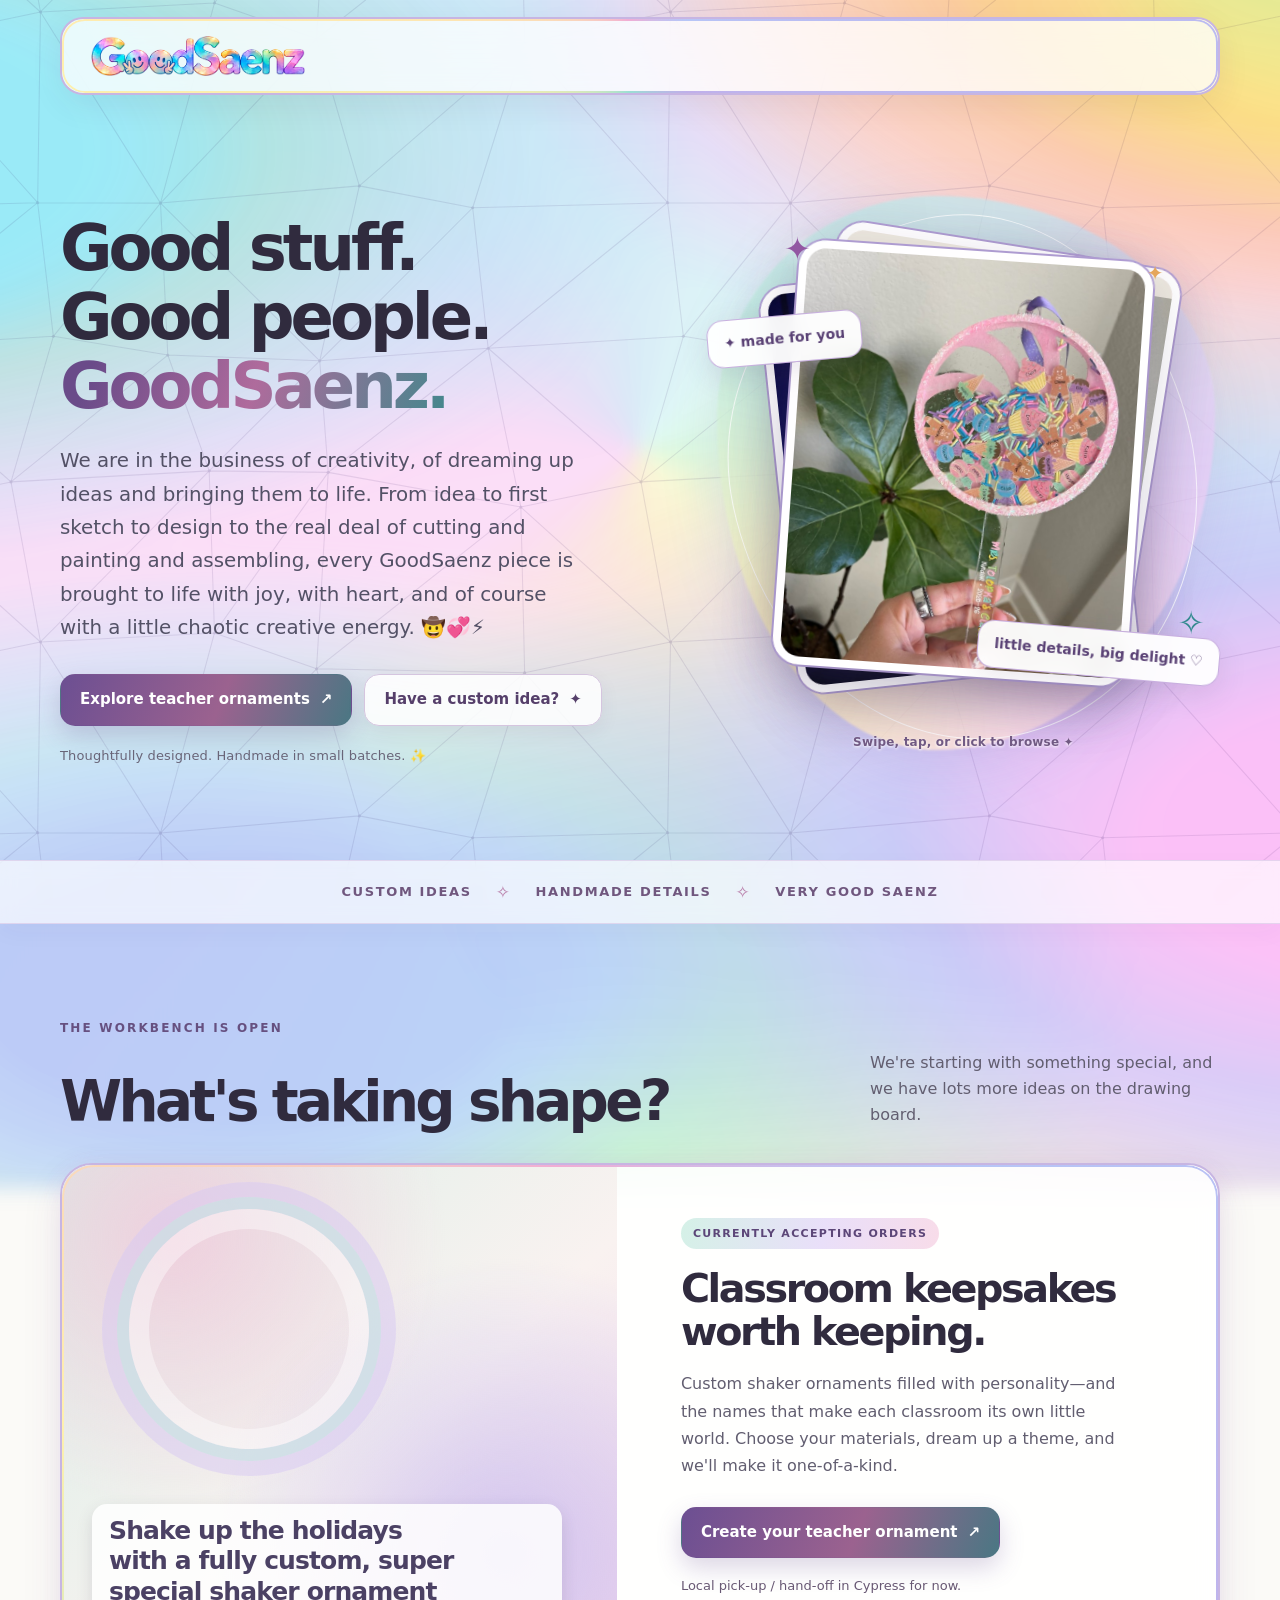
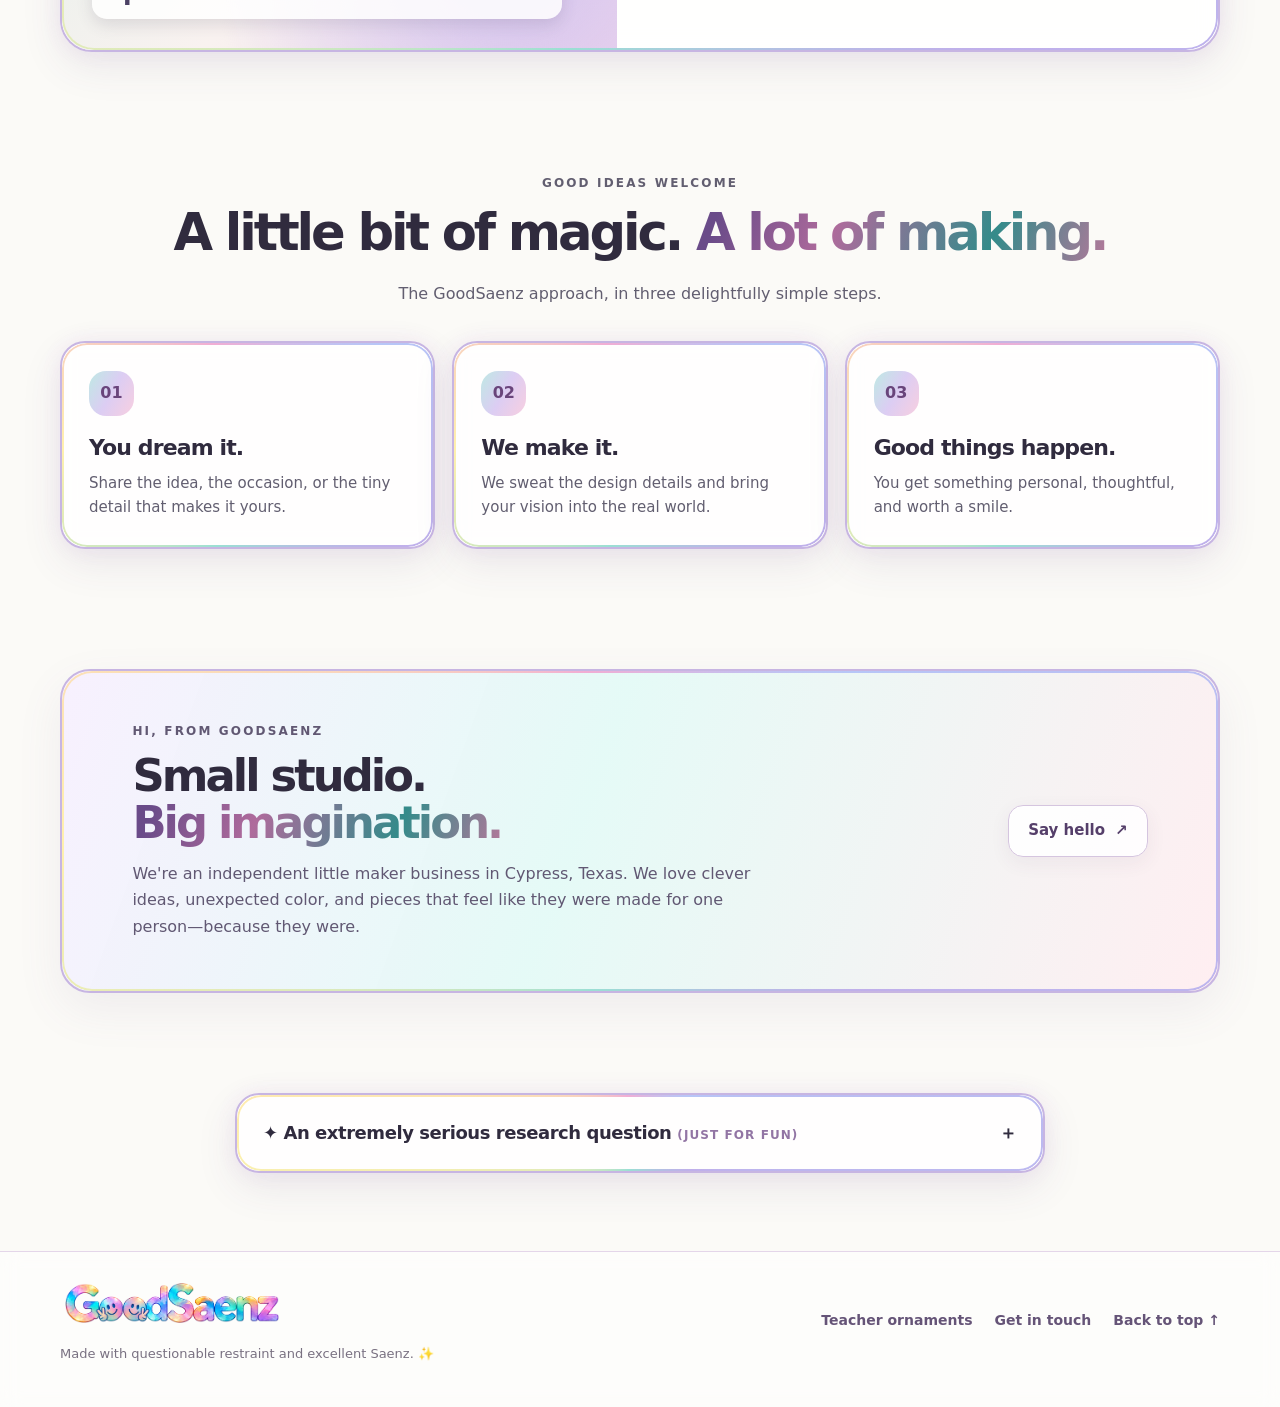
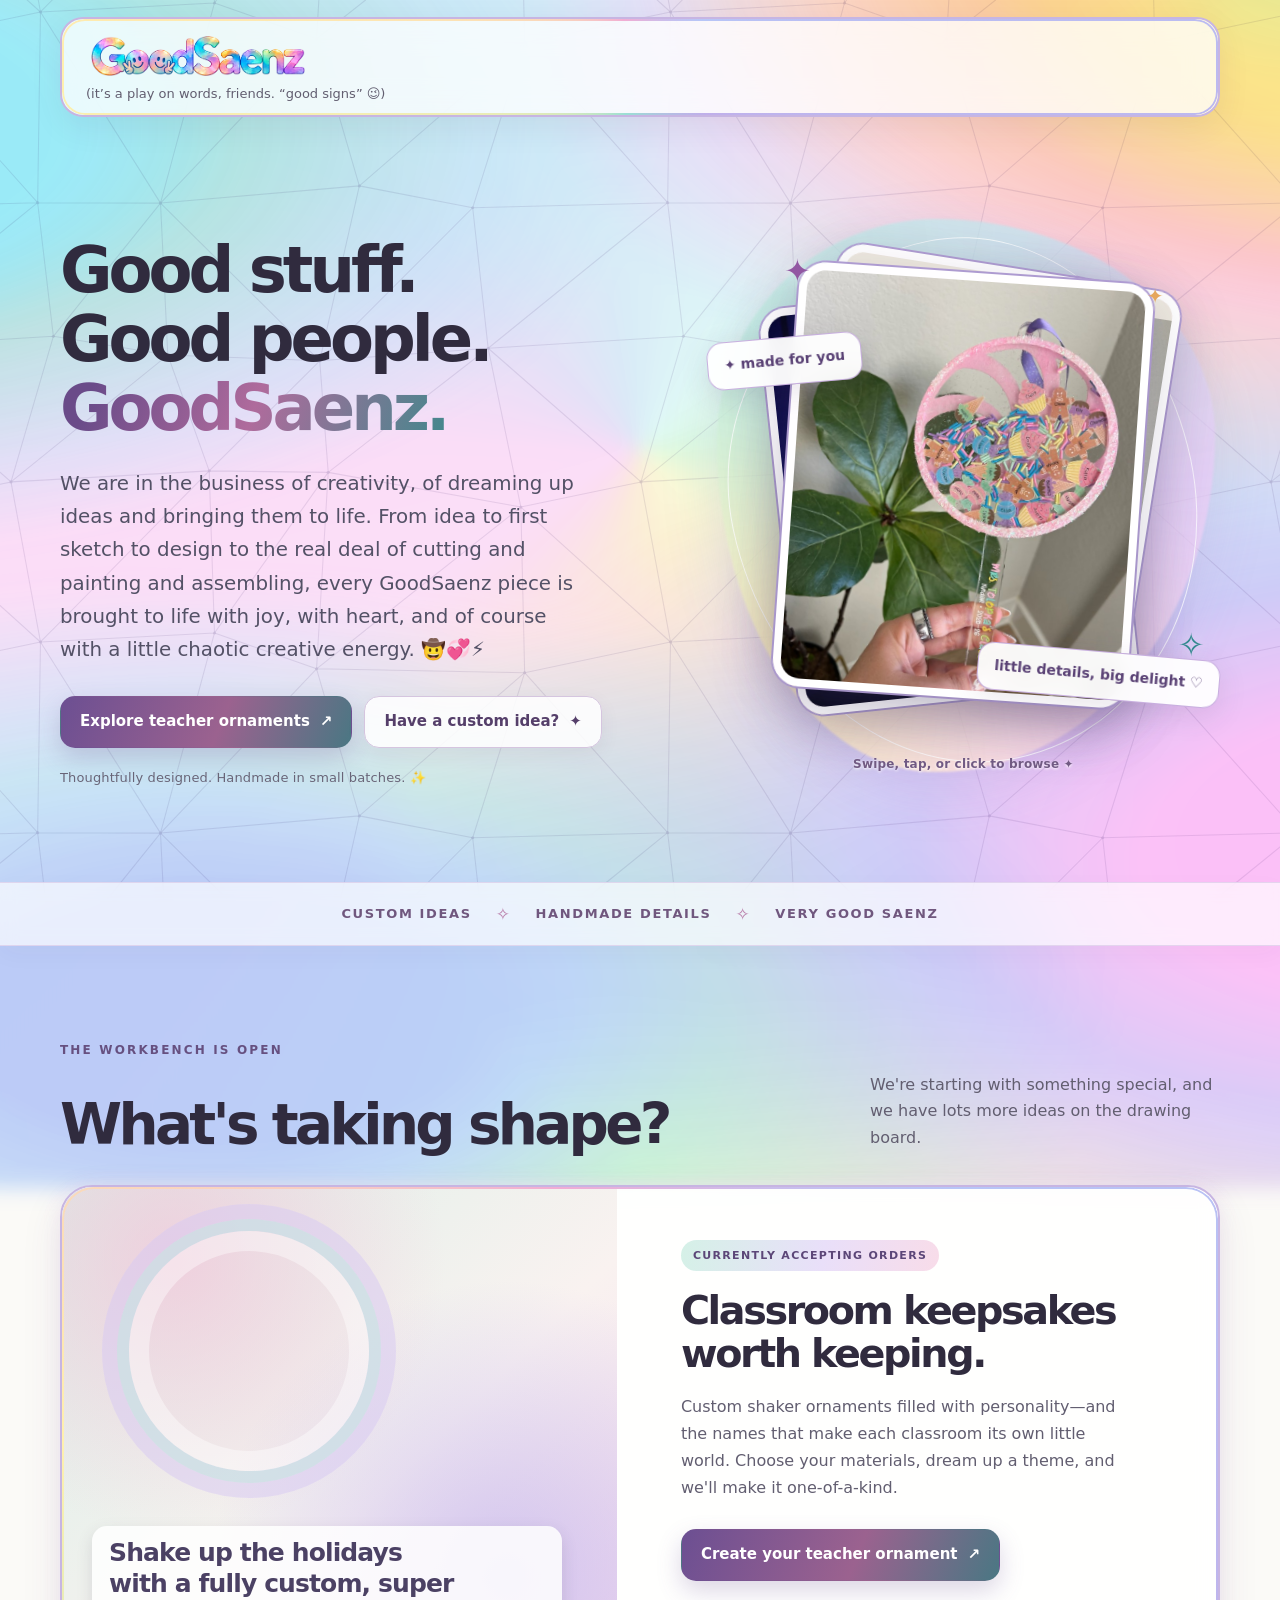
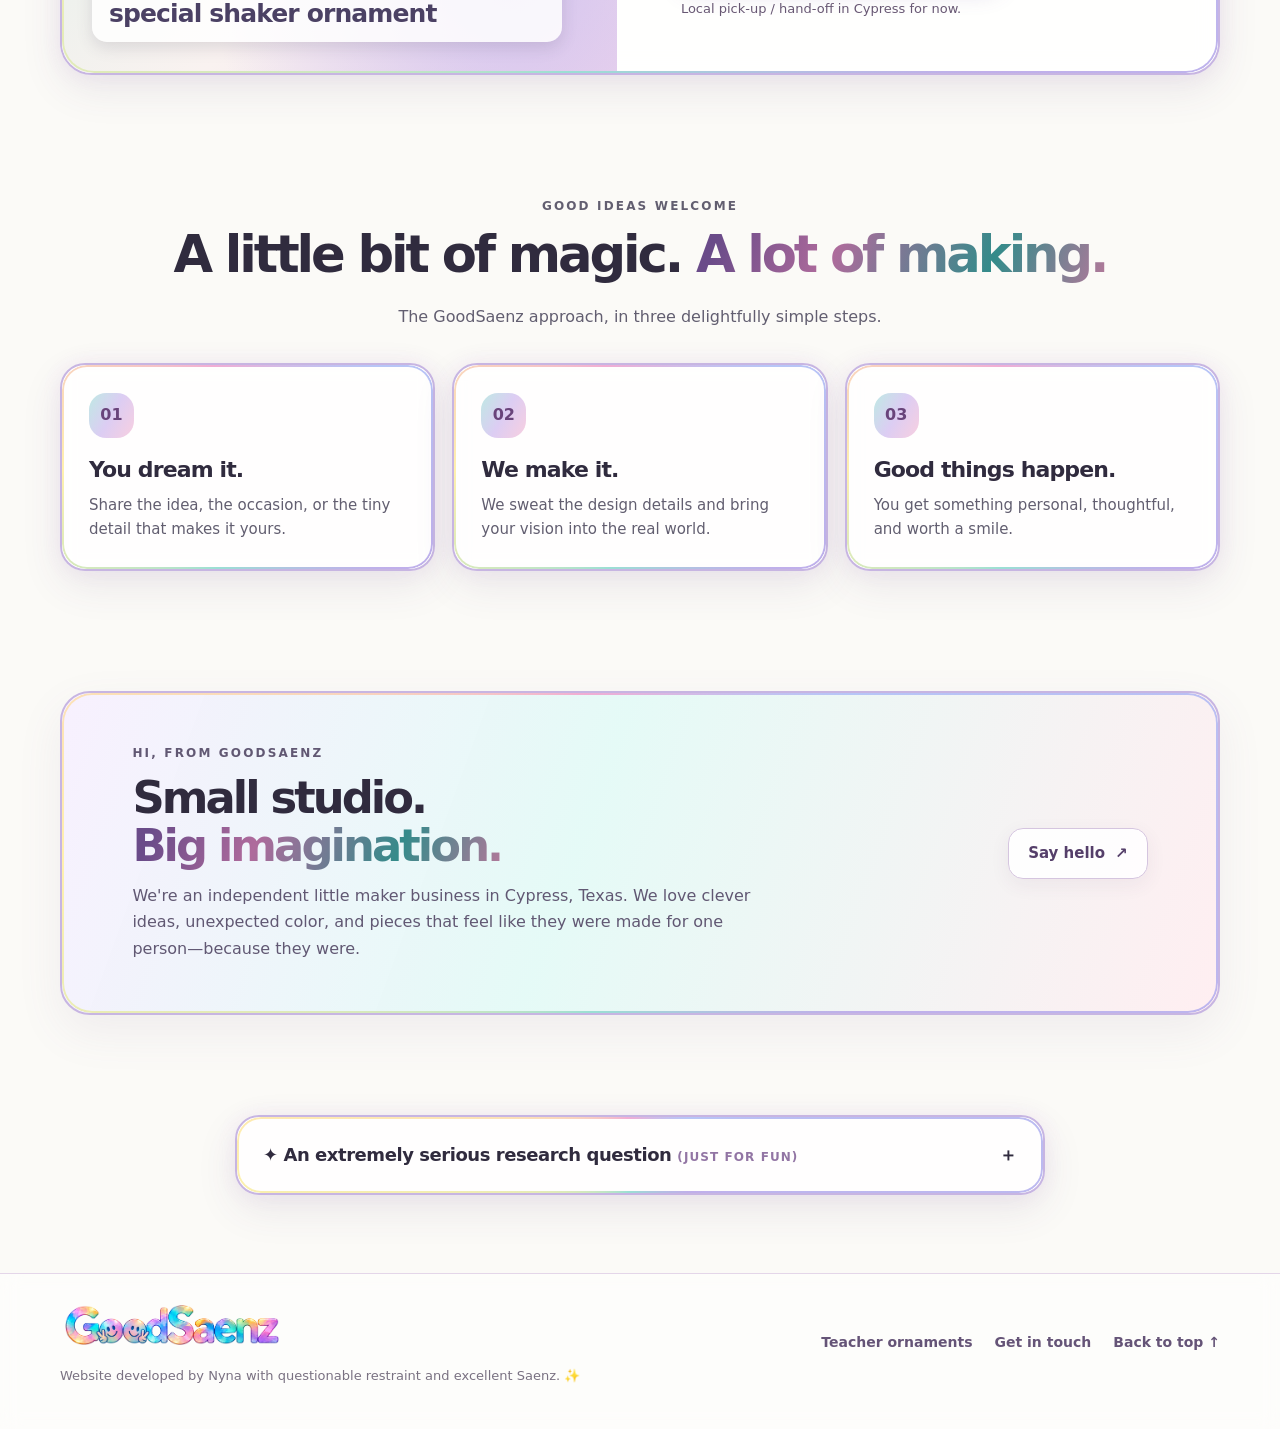
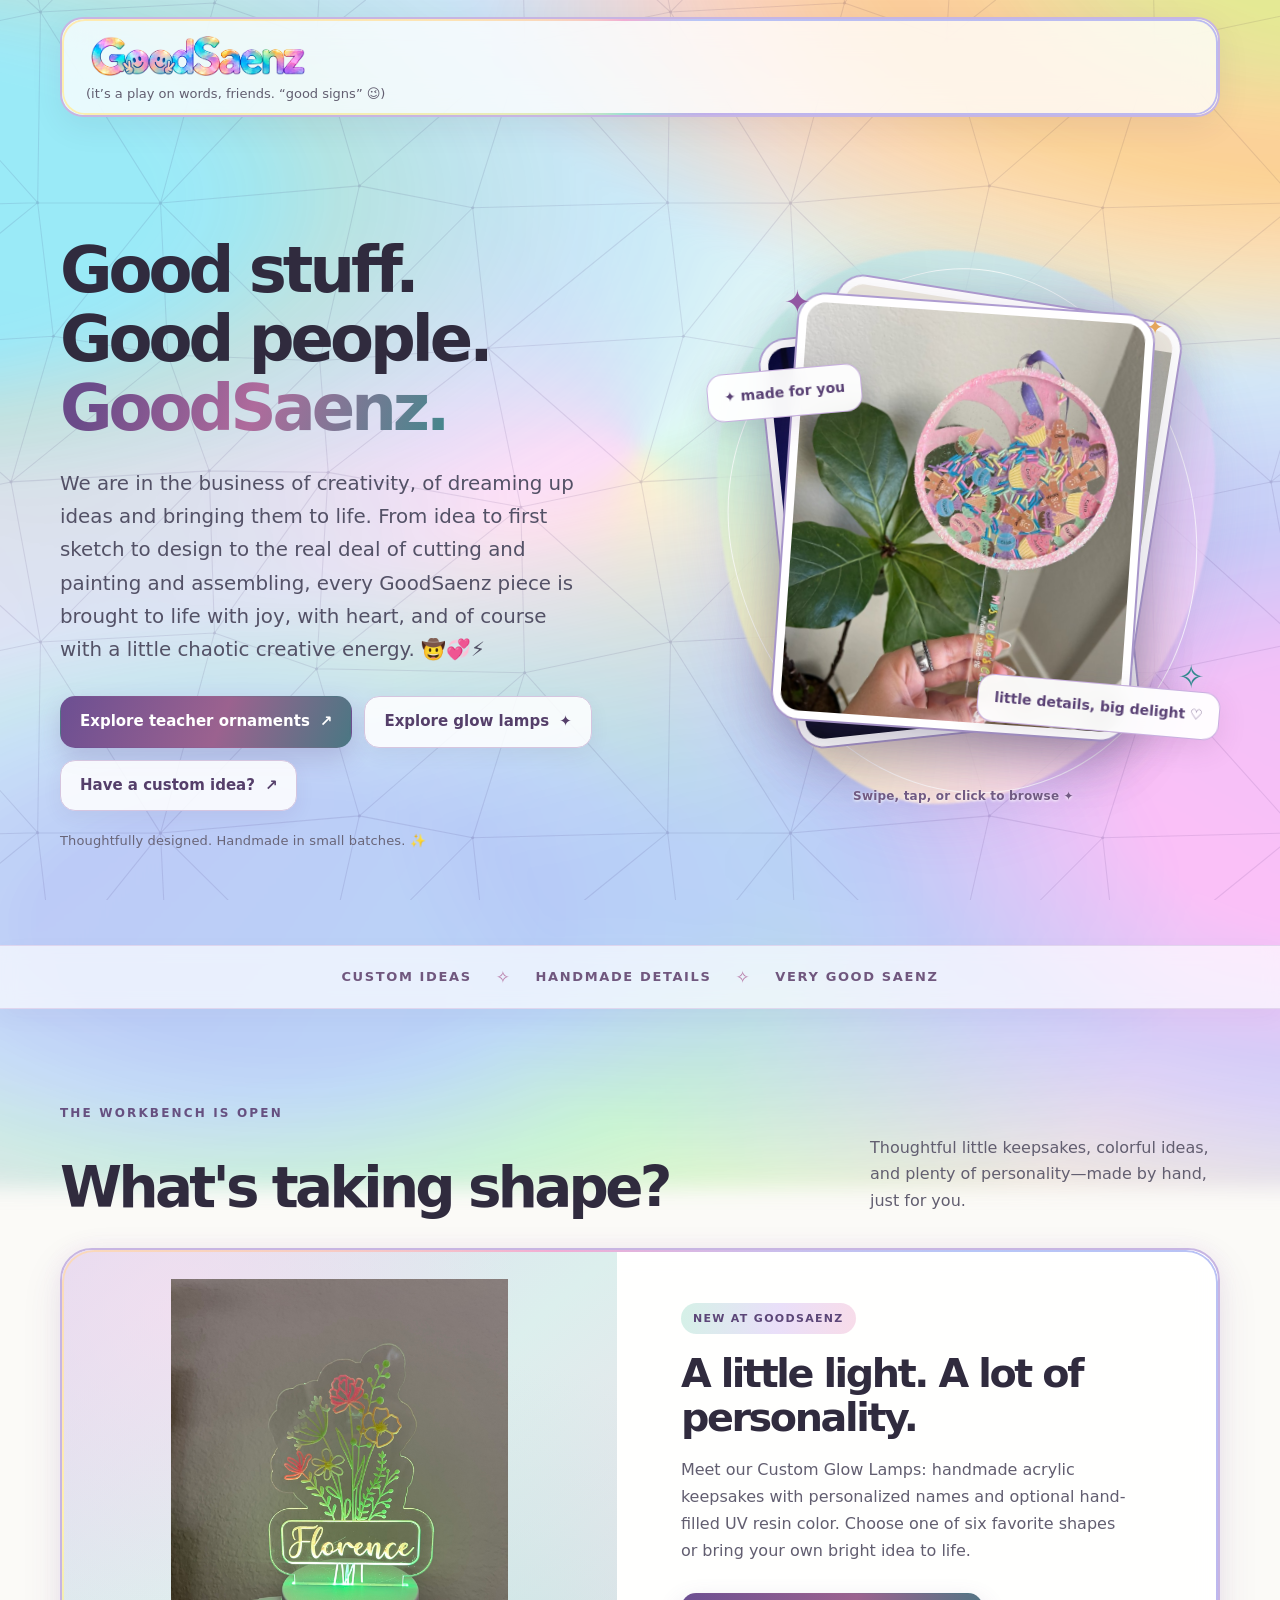
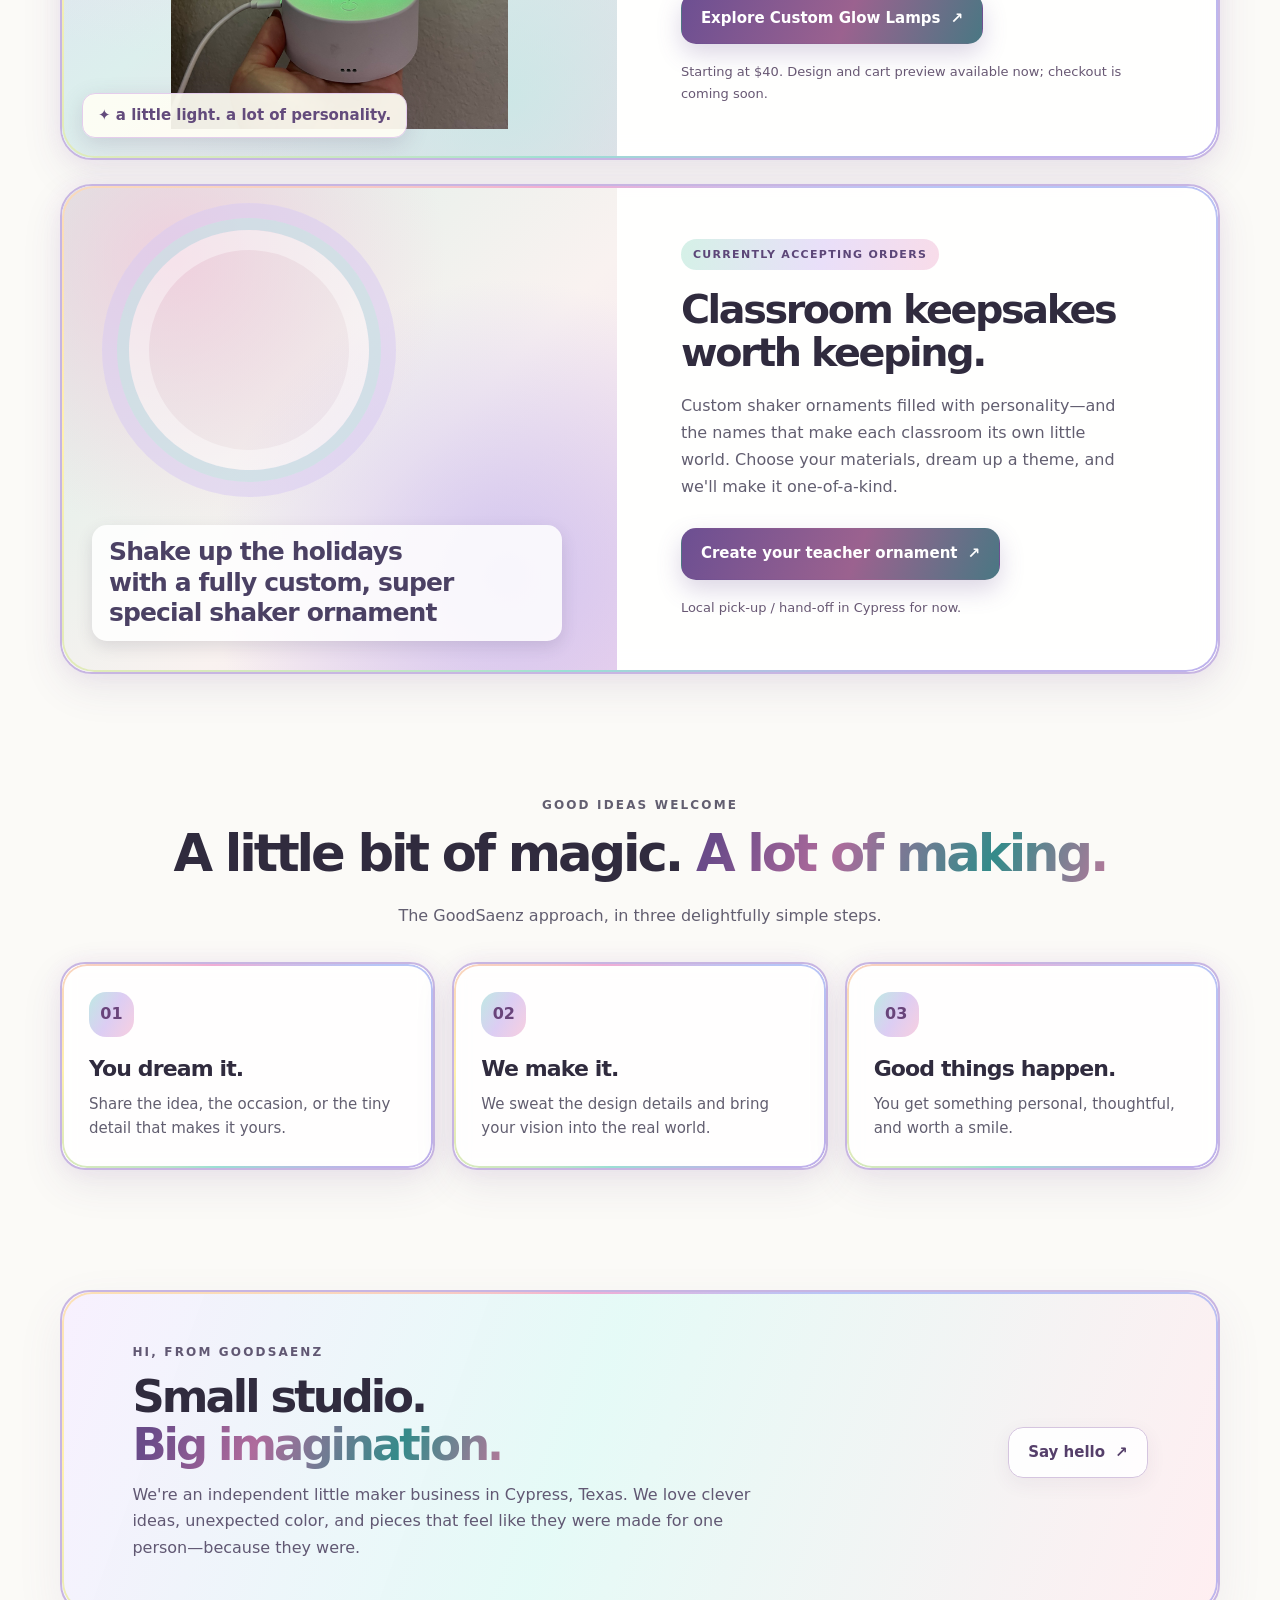
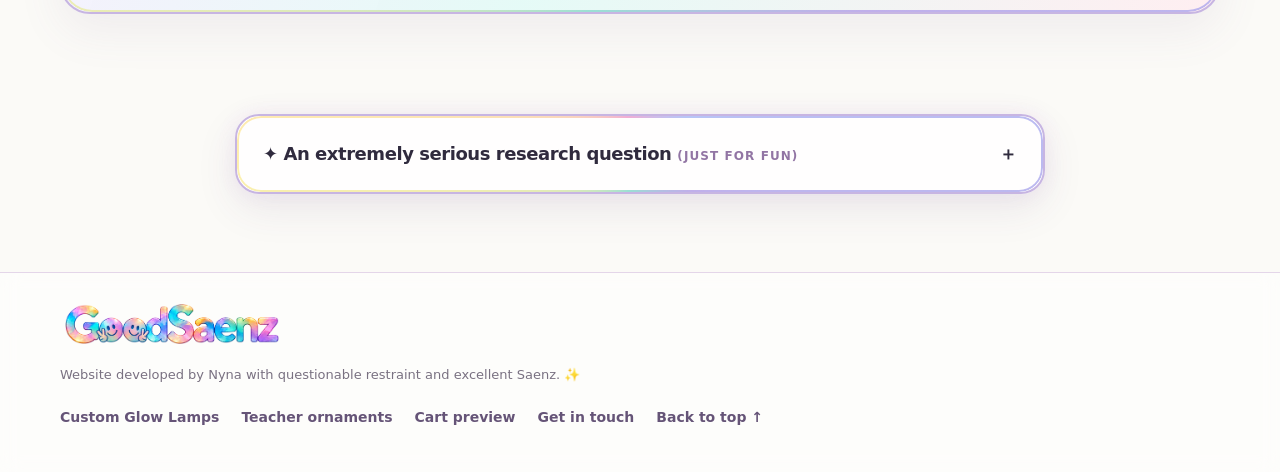
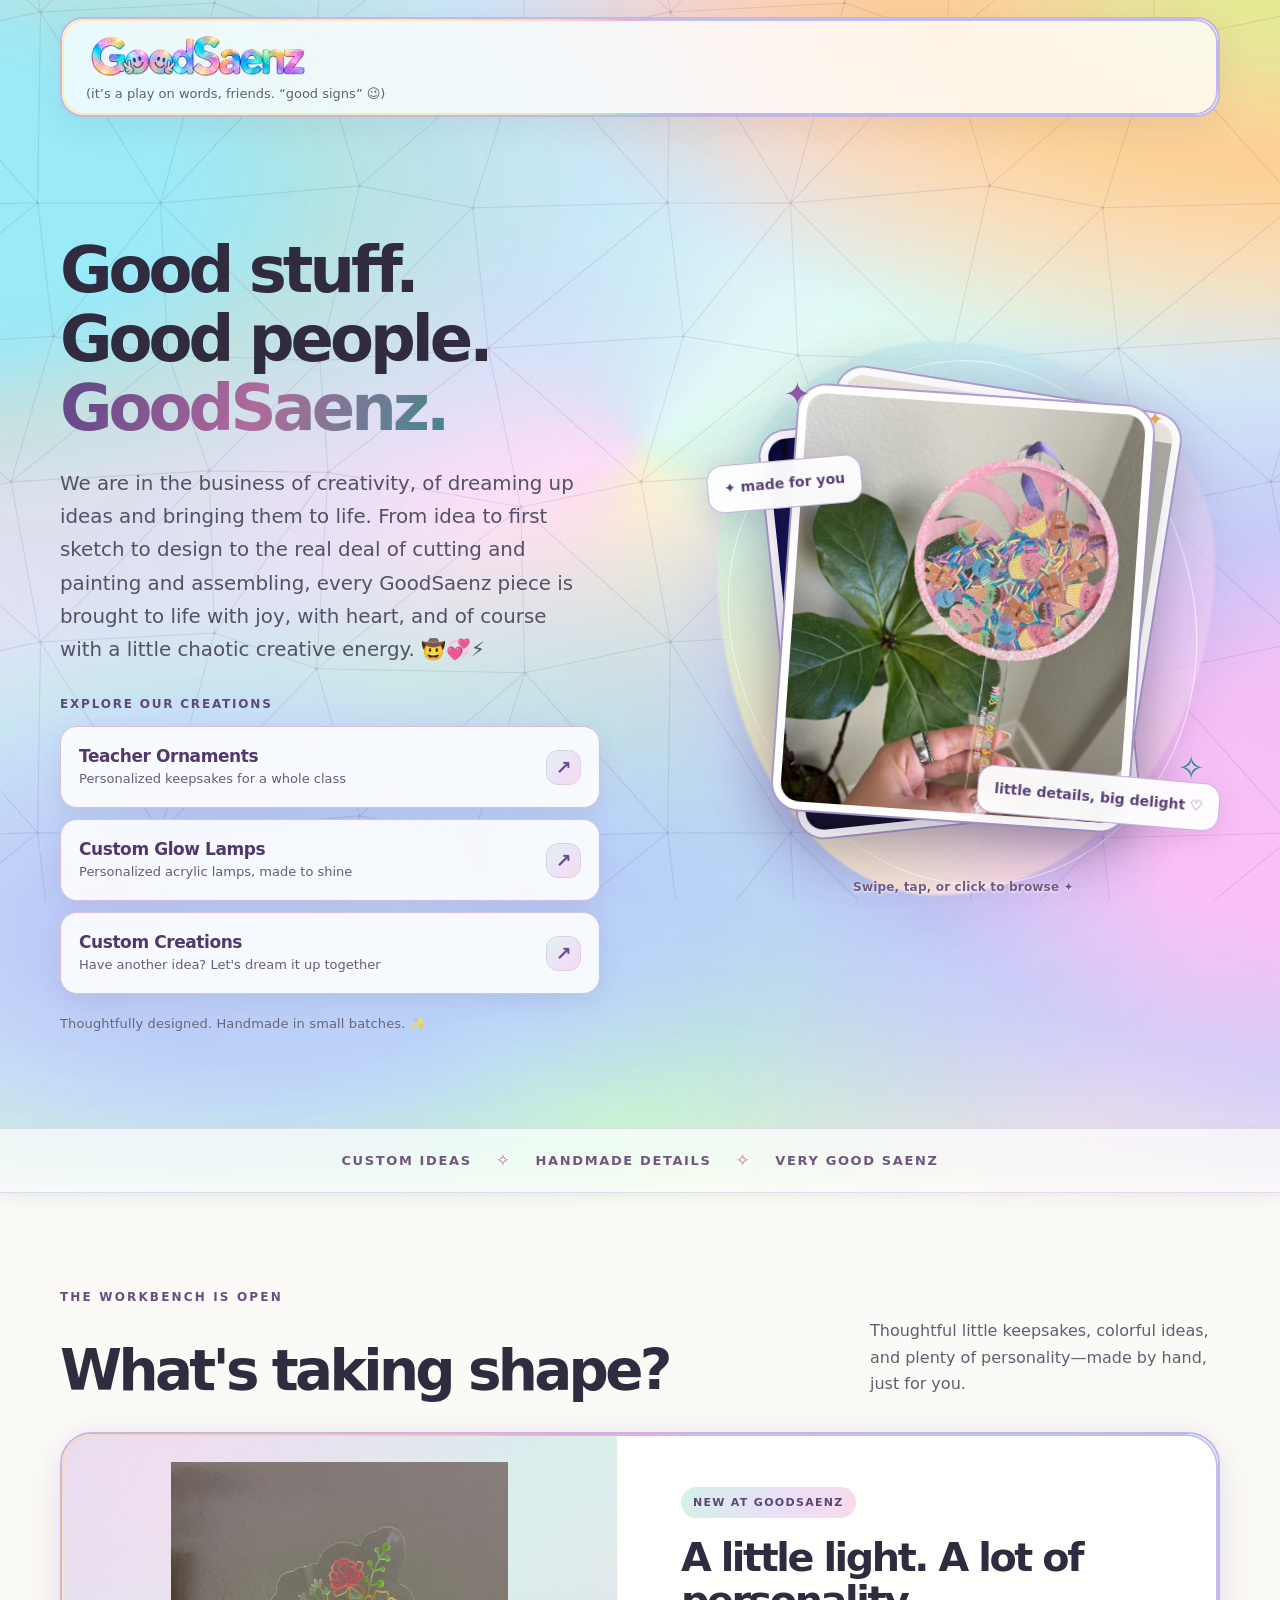
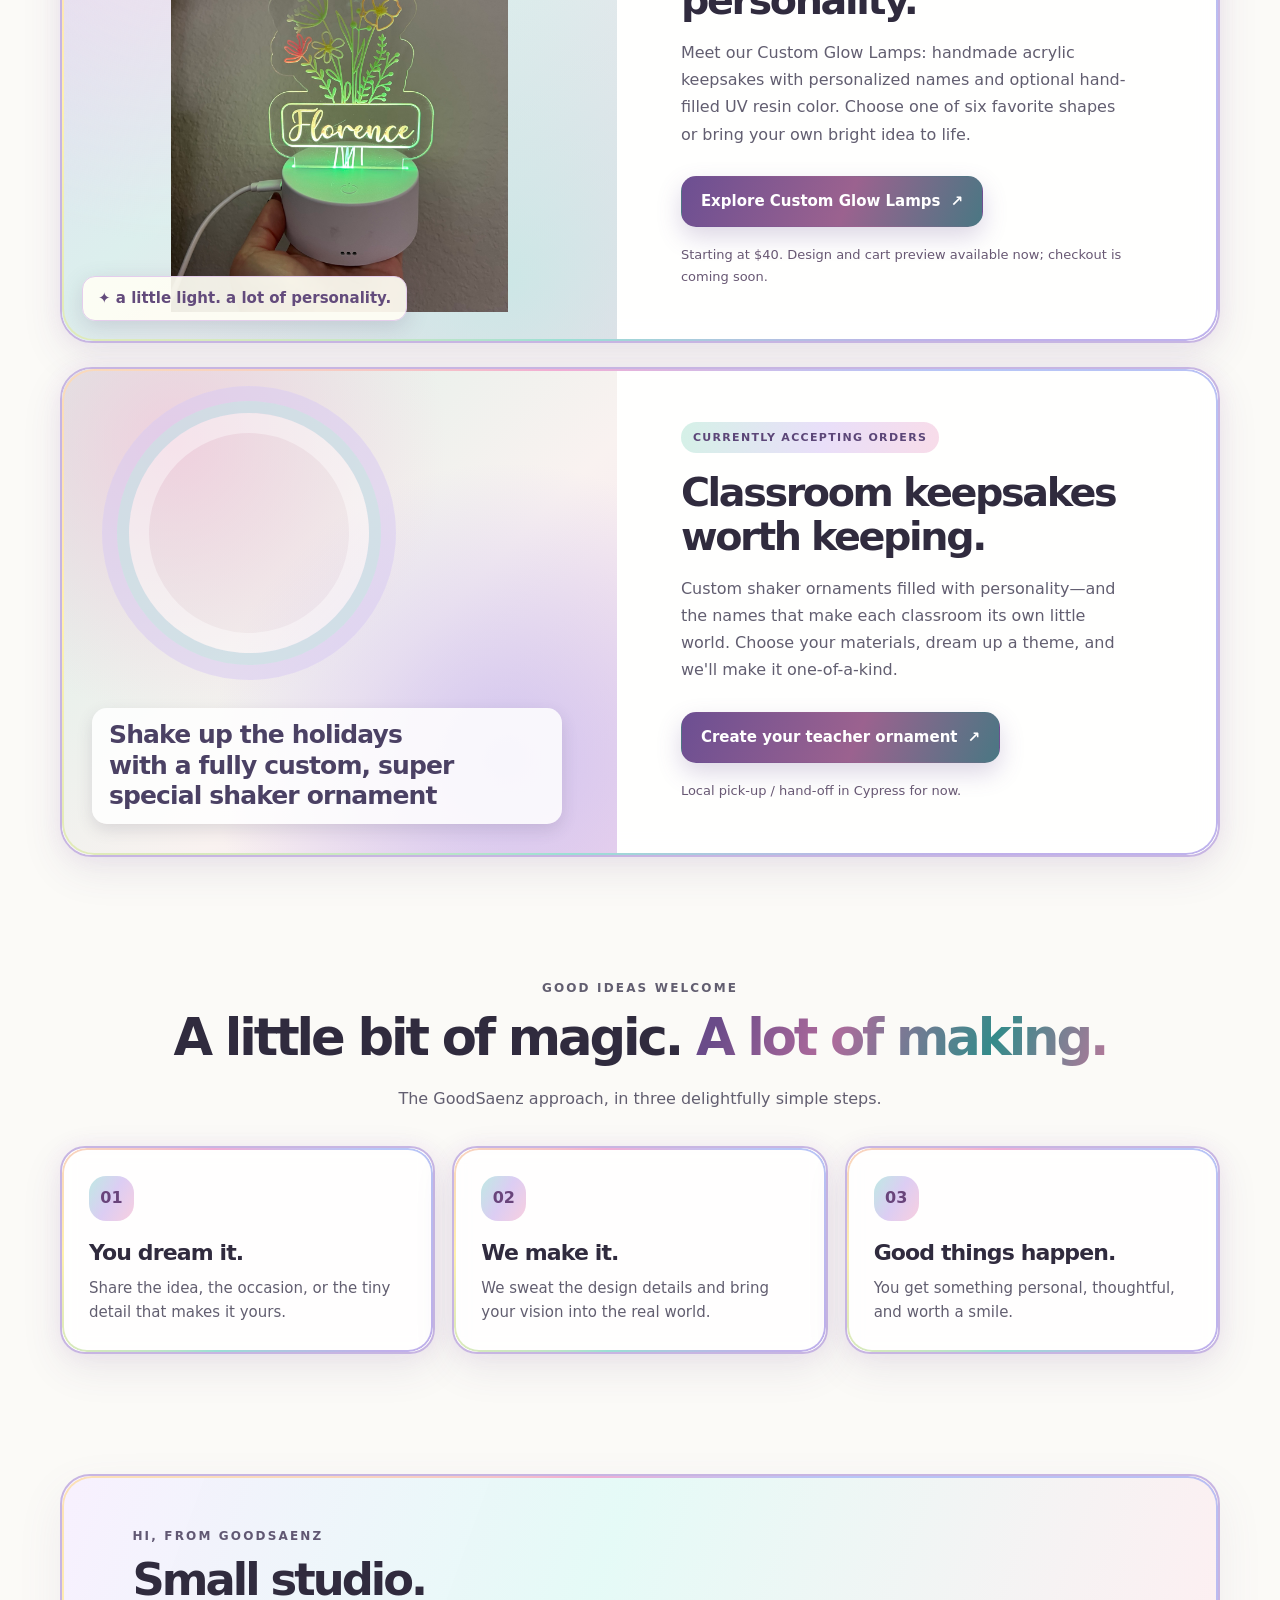
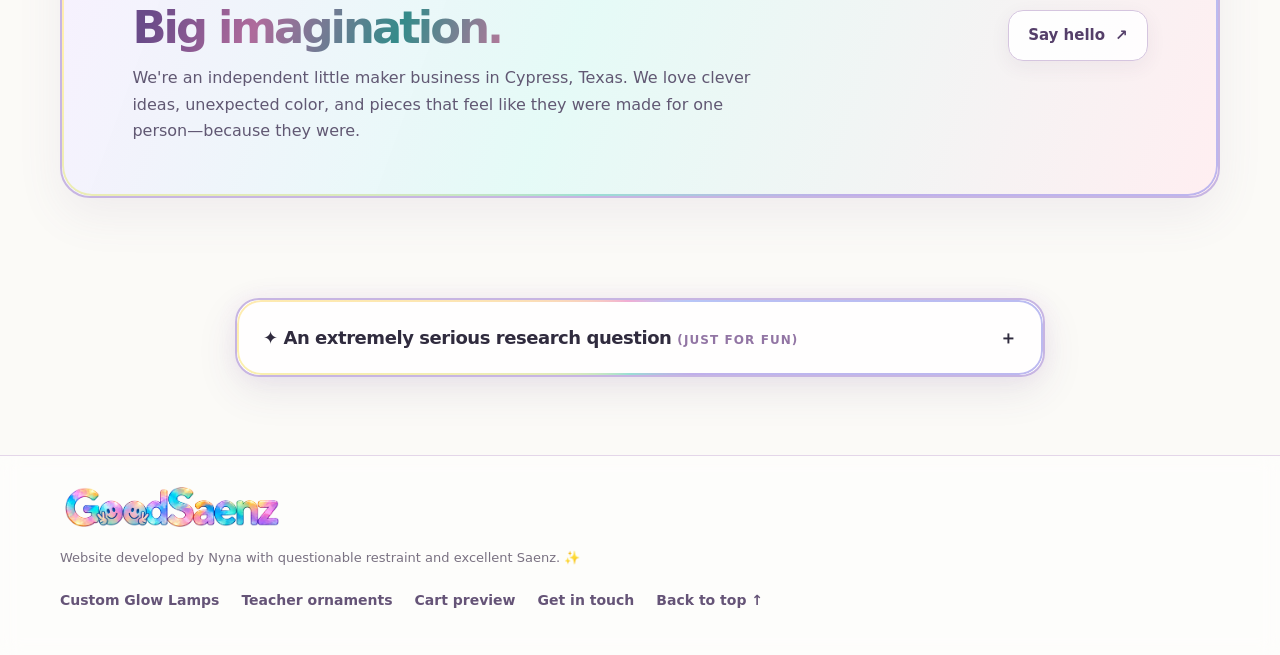
